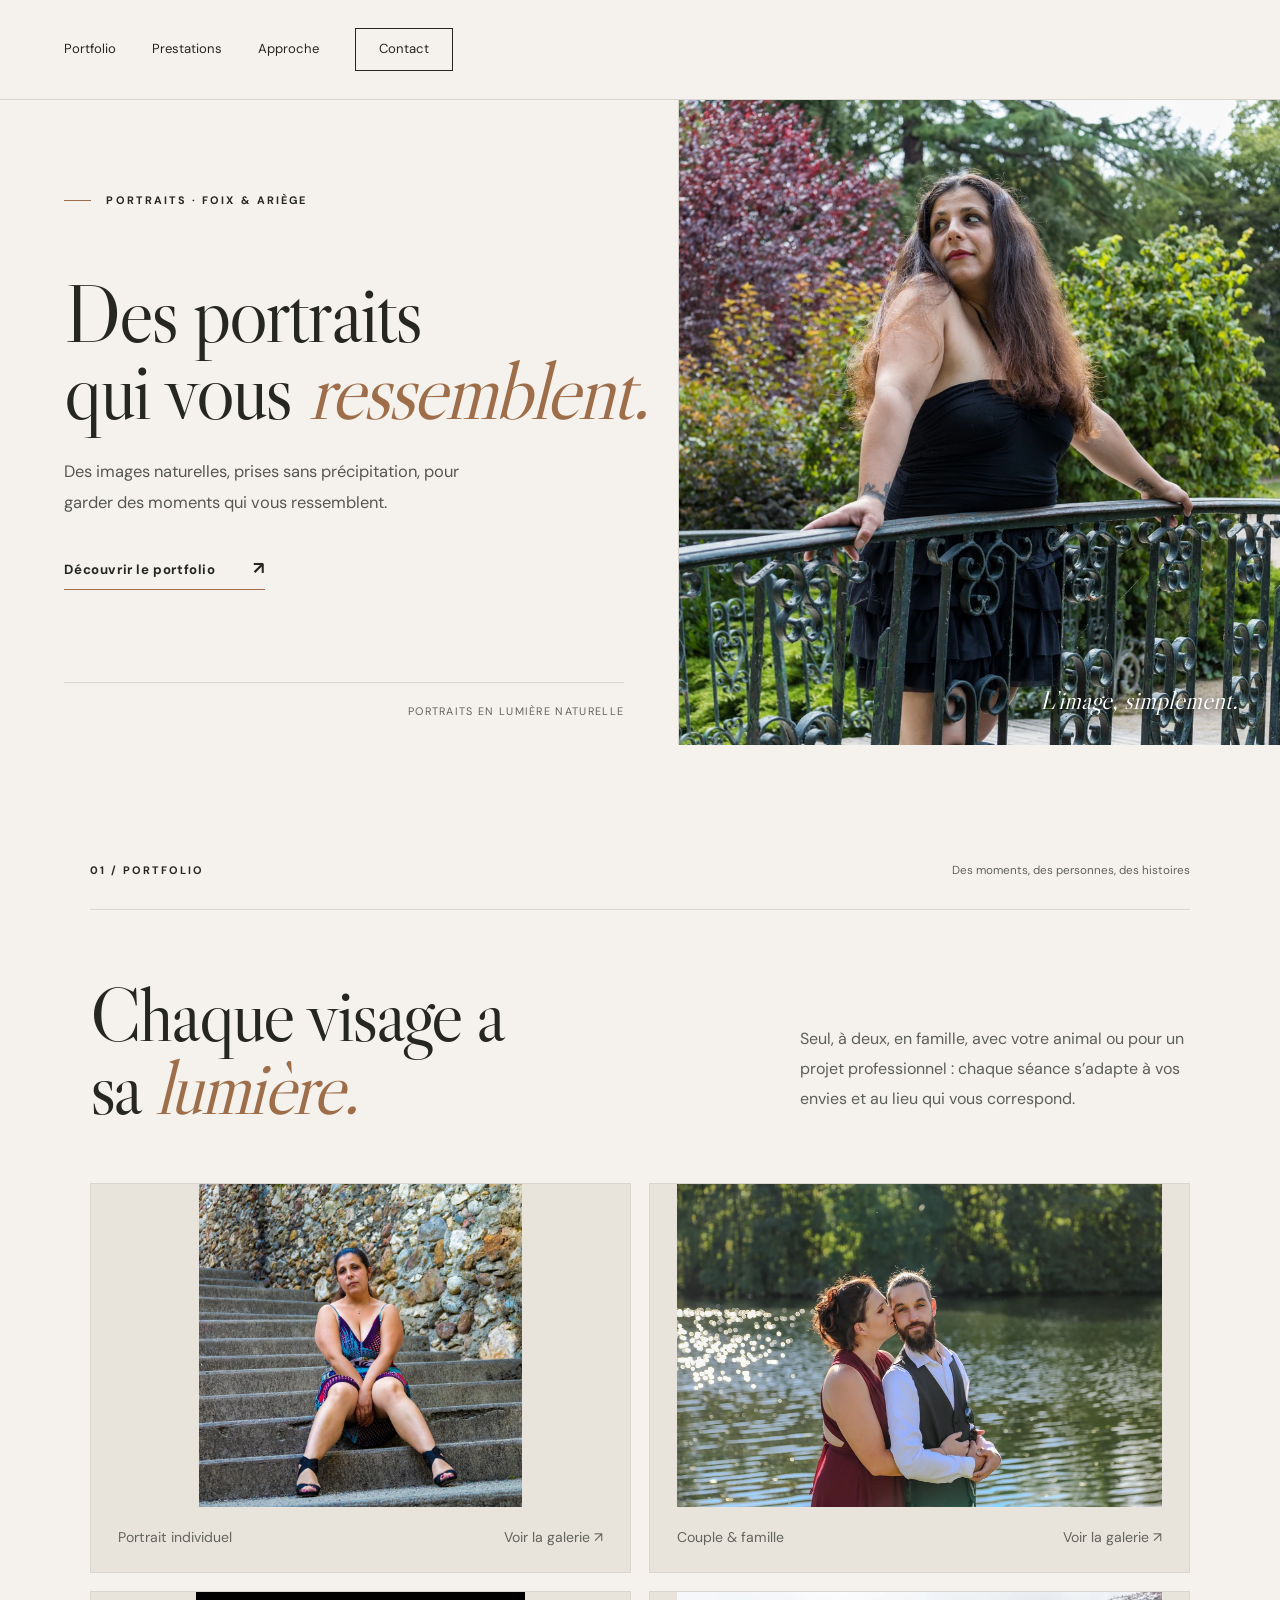
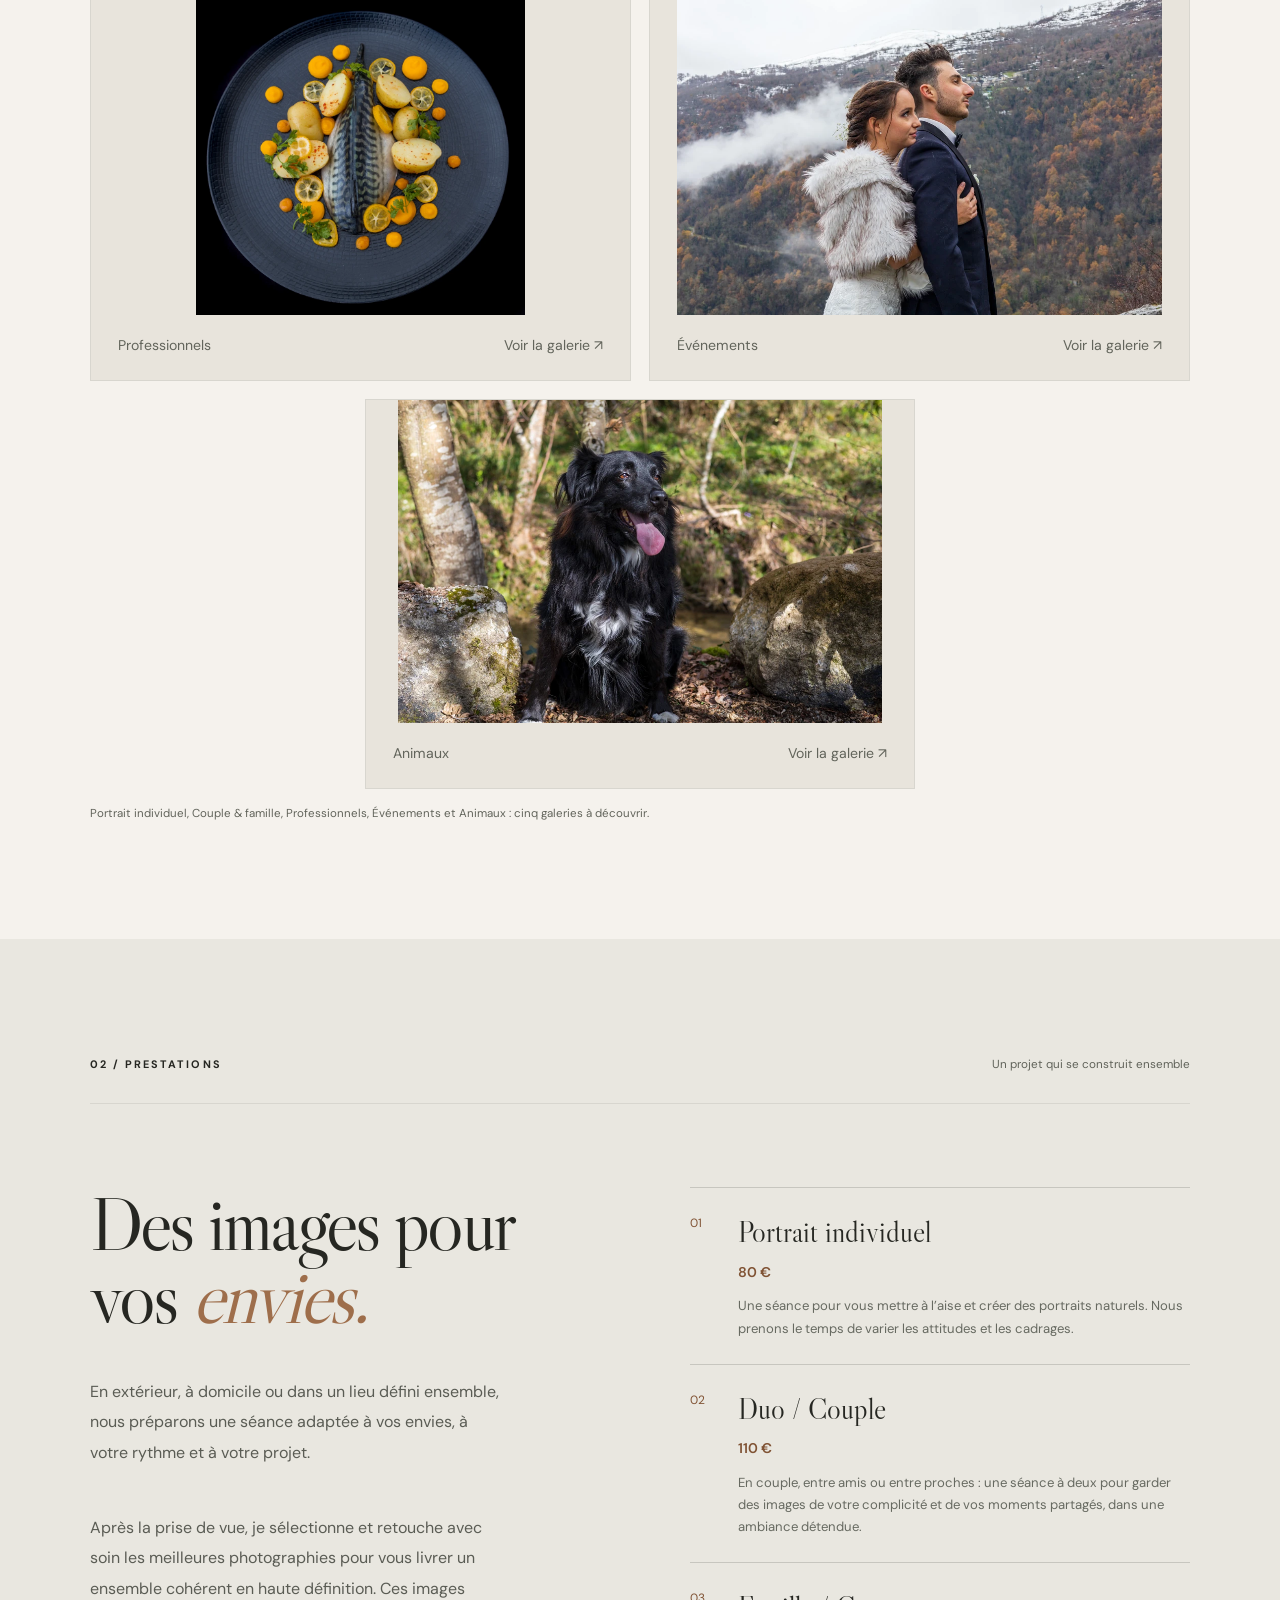
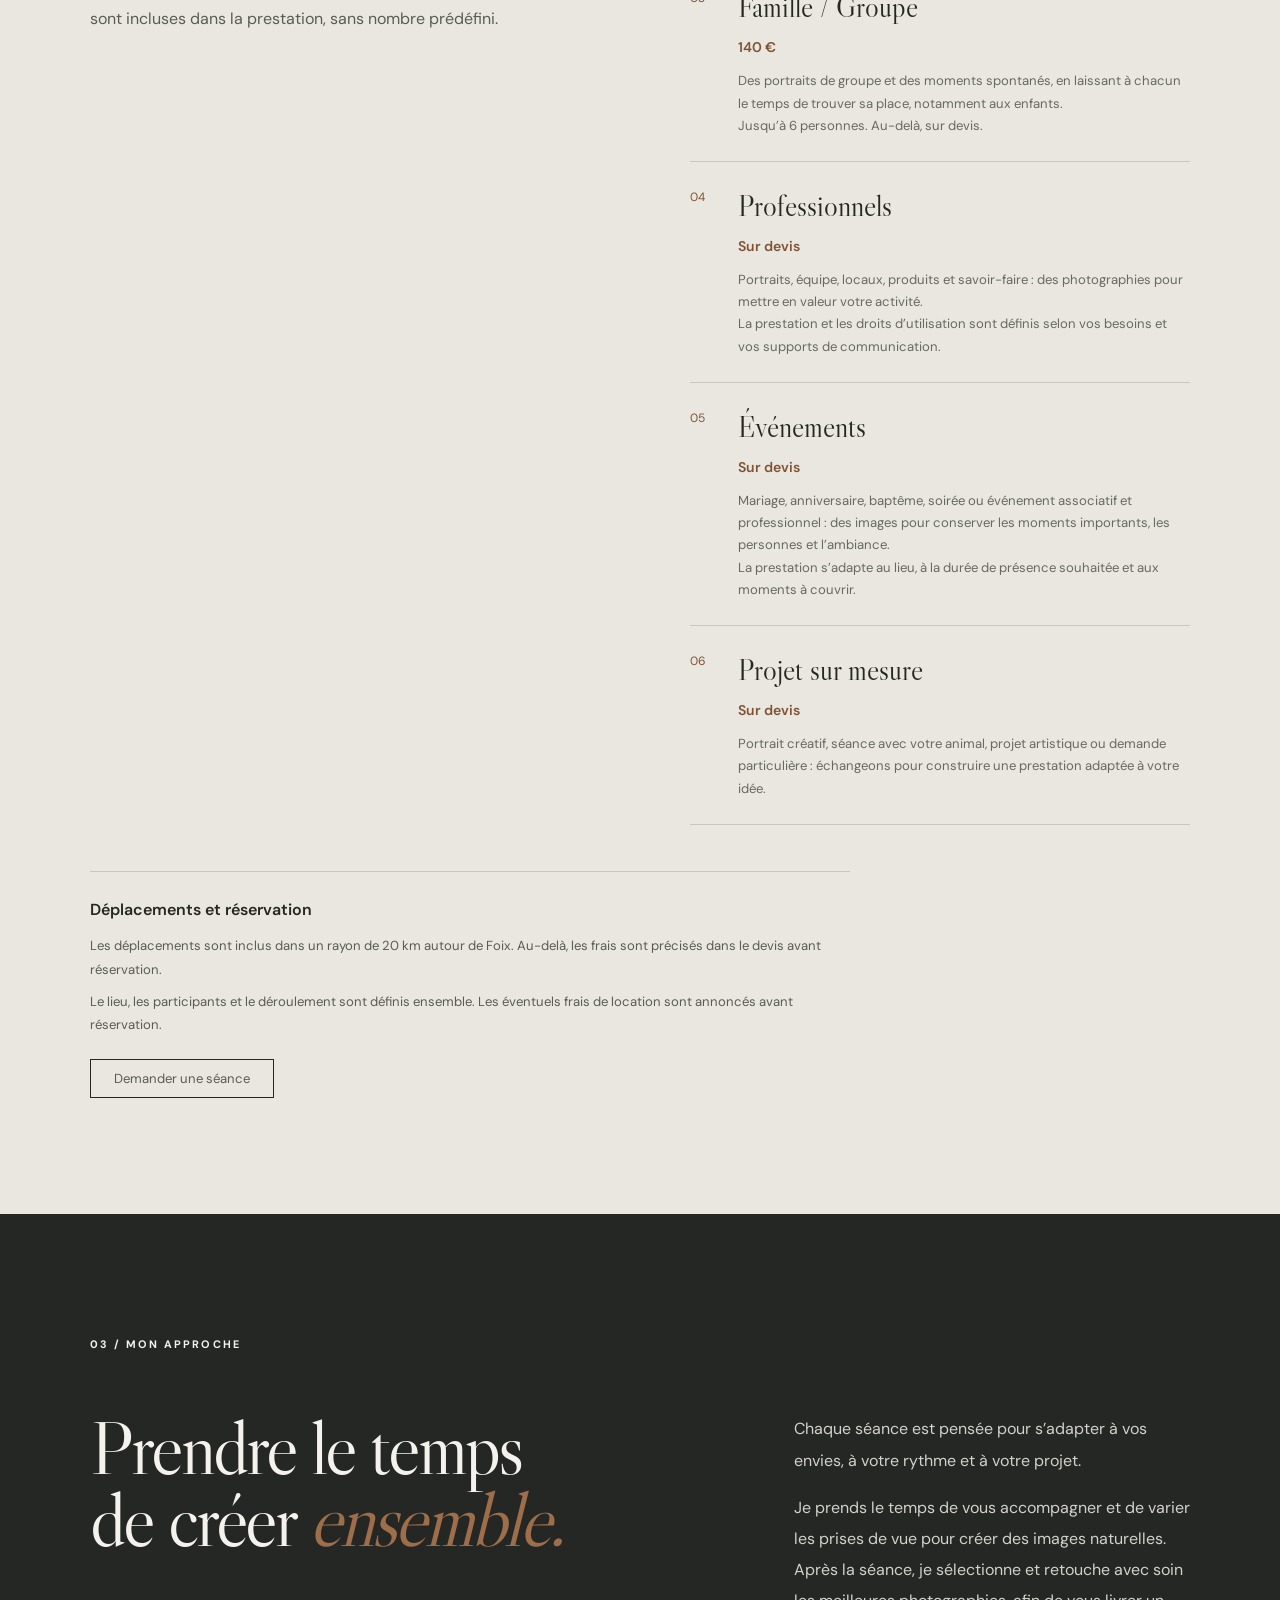
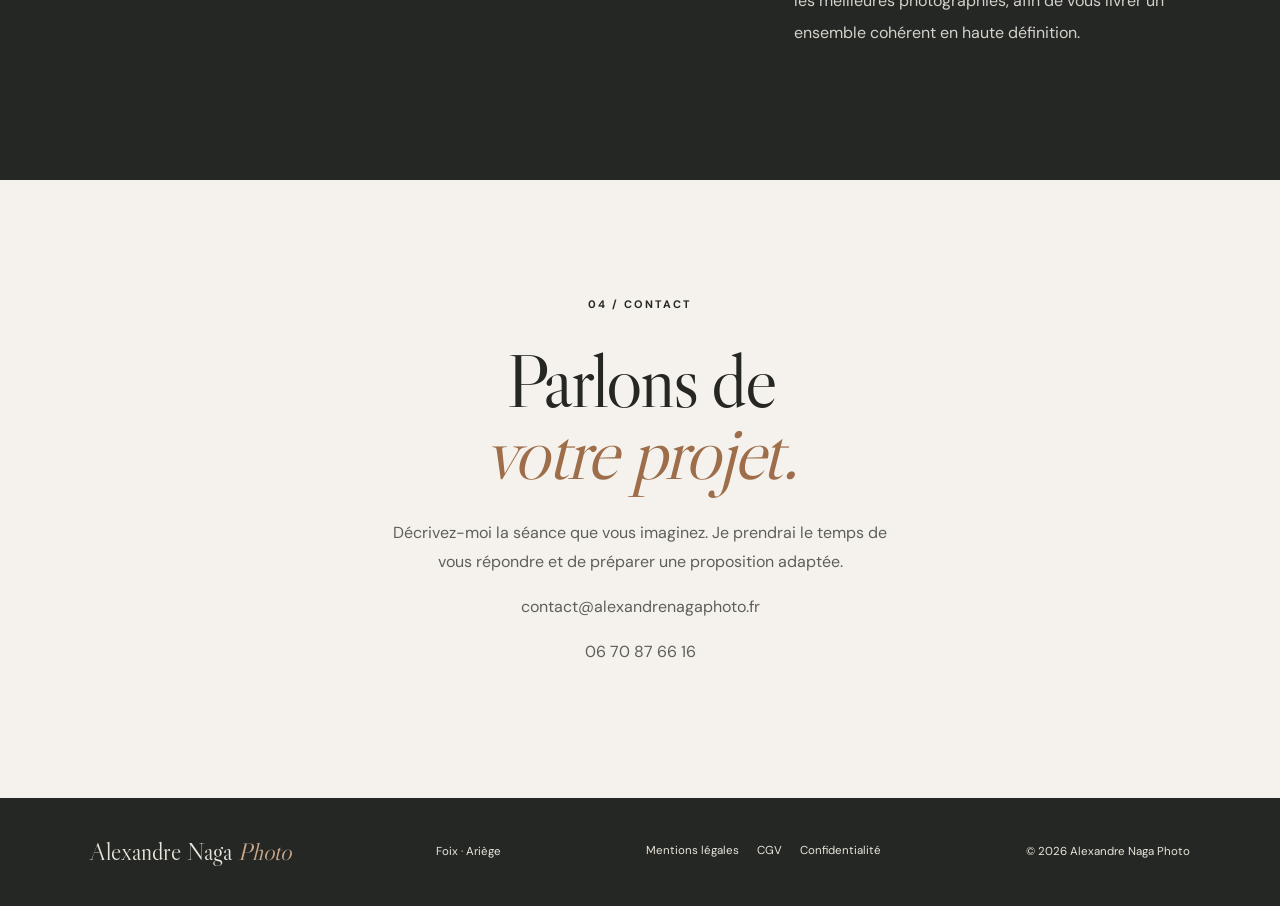
==== index.html @ 4dbdc3f0 "mis en commentaire l'encre" ====
<!doctype html>
<html lang="fr">
<head>
  <meta charset="utf-8">
  <meta name="viewport" content="width=device-width, initial-scale=1">
  <meta name="theme-color" content="#f5f2ed">
  <meta name="description" content="Alexandre Naga Photo, photographe à Foix en Ariège. Portraits individuels, couples, familles, professionnels et événements.">
  <title>Alexandre Naga Photo — Photographe à Foix en Ariège</title>
  <!-- Aperçu des liens partagés -->
  <meta property="og:type" content="website">
  <meta property="og:locale" content="fr_FR">
  <meta property="og:site_name" content="Alexandre Naga Photo">
  <meta property="og:title" content="Alexandre Naga Photo — Photographe à Foix en Ariège">
  <meta property="og:description" content="Alexandre Naga Photo, photographe à Foix en Ariège. Portraits individuels, couples, familles, professionnels et événements.">
  <meta property="og:url" content="https://alexandrenagaphoto.fr/preview/index.html">
  <meta property="og:image" content="https://alexandrenagaphoto.fr/preview/assets/portraits/IMG_2679.jpg">
  <meta property="og:image:type" content="image/jpeg">
  <meta property="og:image:width" content="2560">
  <meta property="og:image:height" content="2560">
  <meta property="og:image:alt" content="Portrait en extérieur près d’une rambarde, dans un jardin aux feuillages verts et rouges">
  <meta name="twitter:card" content="summary_large_image">
  <meta name="twitter:title" content="Alexandre Naga Photo — Photographe à Foix en Ariège">
  <meta name="twitter:description" content="Alexandre Naga Photo, photographe à Foix en Ariège. Portraits individuels, couples, familles, professionnels et événements.">
  <meta name="twitter:image" content="https://alexandrenagaphoto.fr/preview/assets/portraits/IMG_2679.jpg">
  <meta name="twitter:image:alt" content="Portrait en extérieur près d’une rambarde, dans un jardin aux feuillages verts et rouges">


  <link rel="icon" type="image/svg+xml" href="data:image/svg+xml,%3Csvg xmlns='http://www.w3.org/2000/svg' viewBox='0 0 64 64'%3E%3Crect width='64' height='64' fill='%23252623'/%3E%3Ctext x='32' y='44' font-family='Georgia' font-size='31' text-anchor='middle' fill='%23f4ede3'%3EAN%3C/text%3E%3C/svg%3E">



  <link rel="stylesheet" href="./styles.css">
</head>

<body>

  <header class="site-header" id="haut">

    <!-- <a href="#haut" class="brand" aria-label="Alexandre Naga Photo, retour en haut">
      <span>ALEXANDRE NAGA</span>
      <small>PHOTOGRAPHIE</small>
    </a> -->

    <button
      class="menu-toggle"
      aria-label="Ouvrir le menu"
      aria-controls="main-nav"
      aria-expanded="false"
    >
      <span></span>
      <span></span>
    </button>

    <nav id="main-nav" class="nav" aria-label="Navigation principale">
      <a href="#portfolio">Portfolio</a>
      <a href="#prestations">Prestations</a>
      <a href="#approche">Approche</a>
      <a class="nav-contact" href="#contact">Contact</a>
    </nav>

  </header>

  <main>

    <section class="hero" aria-labelledby="hero-title">

      <div class="hero-copy">

        <span class="eyebrow">
          <span class="short-rule"></span>
          Portraits · Foix & Ariège
        </span>

        <h1 id="hero-title">
          Des portraits<br>
          qui vous <em>ressemblent.</em>
        </h1>

        <p>
          Des images naturelles, prises sans précipitation, pour garder des moments qui vous ressemblent.
        </p>

        <a class="text-link" href="#portfolio">
          Découvrir le portfolio
          <span aria-hidden="true">↗</span>
        </a>

        <div class="hero-index">
          <span></span>
          <span>Portraits en lumière naturelle</span>
        </div>

      </div>

      <div class="hero-photo-wrap hero-selected">

        <img
          class="hero-photo"
          alt="Portrait en extérieur près d’une rambarde, dans un jardin aux feuillages verts et rouges"
          fetchpriority="high" src="./assets/web/portraits/IMG_2679-960.webp" srcset="./assets/web/portraits/IMG_2679-480.webp 480w, ./assets/web/portraits/IMG_2679-960.webp 960w, ./assets/web/portraits/IMG_2679-1440.webp 1440w, ./assets/web/portraits/IMG_2679-1920.webp 1920w" sizes="(max-width: 850px) 100vw, 47vw" width="2560" height="2560" decoding="async">

        <span class="photo-stamp">
          L’image, simplement.
        </span>

      </div>

    </section>

    <section
      class="intro section-pad"
      id="portfolio"
      aria-labelledby="portfolio-title"
    >

      <div class="section-top">
        <span class="eyebrow">01 / Portfolio</span>
        <span>Des moments, des personnes, des histoires</span>
      </div>

      <div class="intro-row">

        <h2 id="portfolio-title">
          Chaque visage a<br>
          sa <em>lumière.</em>
        </h2>

        <p>
          Seul, à deux, en famille, avec votre animal ou pour un projet professionnel : chaque séance s’adapte à vos envies et au lieu qui vous correspond.
        </p>

      </div>

      <div
        class="gallery gallery-four gallery-five"
        aria-label="Galeries du portfolio"
      >

        <a
          class="gallery-item gallery-main gallery-filled"
          href="./portrait-individuel.html"
        >
          <img
            alt="Portrait en extérieur, modèle assis sur des marches devant un mur en pierre"
            loading="lazy" src="./assets/web/portraits/IMG_1970-960.webp" srcset="./assets/web/portraits/IMG_1970-480.webp 480w, ./assets/web/portraits/IMG_1970-960.webp 960w, ./assets/web/portraits/IMG_1970-1440.webp 1440w" sizes="(max-width: 620px) 88vw, 43vw" width="2560" height="2560" decoding="async">
          <span class="gallery-caption">
            Portrait individuel
            <b>Voir la galerie ↗</b>
          </span>
        </a>

        <a
          class="gallery-item gallery-small gallery-filled"
          href="./couple-famille.html"
        >
          <img
            alt="Portrait de couple au bord d’un lac, avec un baiser sur la joue"
            loading="lazy" src="./assets/web/couple-famille/IMG_6565-960.webp" srcset="./assets/web/couple-famille/IMG_6565-480.webp 480w, ./assets/web/couple-famille/IMG_6565-960.webp 960w, ./assets/web/couple-famille/IMG_6565-1440.webp 1440w" sizes="(max-width: 620px) 88vw, 43vw" width="2560" height="1707" decoding="async">
          <span class="gallery-caption">
            Couple &amp; famille
            <b>Voir la galerie ↗</b>
          </span>
        </a>

        <a
          class="gallery-item gallery-small gallery-third gallery-filled"
          href="./professionnels.html"
        >
          <img
            alt="Filet de poisson, petites pommes de terre et garnitures jaunes dans une assiette sombre"
            loading="lazy" src="./assets/web/professionnels/IMG_4244-960.webp" srcset="./assets/web/professionnels/IMG_4244-480.webp 480w, ./assets/web/professionnels/IMG_4244-960.webp 960w, ./assets/web/professionnels/IMG_4244-1440.webp 1440w" sizes="(max-width: 620px) 88vw, 43vw" width="2560" height="2518" decoding="async">
          <span class="gallery-caption">
            Professionnels
            <b>Voir la galerie ↗</b>
          </span>
        </a>

        <a
          class="gallery-item gallery-filled"
          href="./evenements.html"
        >
          <img
            alt="Portrait des mariés dos à dos, devant des montagnes aux couleurs d’automne"
            loading="lazy" src="./assets/web/evenements/IMG_5642-960.webp" srcset="./assets/web/evenements/IMG_5642-480.webp 480w, ./assets/web/evenements/IMG_5642-960.webp 960w, ./assets/web/evenements/IMG_5642-1440.webp 1440w" sizes="(max-width: 620px) 88vw, 43vw" width="2560" height="1707" decoding="async">
          <span class="gallery-caption">
            Événements
            <b>Voir la galerie ↗</b>
          </span>
        </a>

        <a
          class="gallery-item gallery-filled"
          href="./animaux.html"
        >
          <img
            alt="Chien noir assis près d’un arbre en forêt, la langue sortie"
            loading="lazy" src="./assets/web/animaux/IMG_8423-960.webp" srcset="./assets/web/animaux/IMG_8423-480.webp 480w, ./assets/web/animaux/IMG_8423-960.webp 960w, ./assets/web/animaux/IMG_8423-1440.webp 1440w" sizes="(max-width: 620px) 88vw, 43vw" width="2560" height="1707" decoding="async">
          <span class="gallery-caption">
            Animaux
            <b>Voir la galerie ↗</b>
          </span>
        </a>

      </div>

      <p class="gallery-disclaimer">
        Portrait individuel, Couple &amp; famille, Professionnels, Événements et Animaux : cinq galeries à découvrir.
      </p>

    </section>

    <section
      class="services section-pad"
      id="prestations"
      aria-labelledby="services-title"
    >

      <div class="section-top">
        <span class="eyebrow">02 / Prestations</span>
        <span>Un projet qui se construit ensemble</span>
      </div>

      <div class="services-grid">

        <div class="services-heading">

          <h2 id="services-title">
            Des images pour<br>
            vos <em>envies.</em>
          </h2>

          <p>
            En extérieur, à domicile ou dans un lieu défini ensemble, nous préparons une séance adaptée à vos envies, à votre rythme et à votre projet.
          </p>

          <p>
            Après la prise de vue, je sélectionne et retouche avec soin les meilleures photographies pour vous livrer un ensemble cohérent en haute définition. Ces images sont incluses dans la prestation, sans nombre prédéfini.
          </p>

        </div>

        <div class="service-list">

          <div>
            <span>01</span>
            <h3>Portrait individuel</h3>
            <strong class="service-price">80 €</strong>
            <p>
              Une séance pour vous mettre à l’aise et créer des portraits naturels. Nous prenons le temps de varier les attitudes et les cadrages.
            </p>
          </div>

          <div>
            <span>02</span>
            <h3>Duo / Couple</h3>
            <strong class="service-price">110 €</strong>
            <p>
              En couple, entre amis ou entre proches : une séance à deux pour garder des images de votre complicité et de vos moments partagés, dans une ambiance détendue.
            </p>
          </div>

          <div>
            <span>03</span>
            <h3>Famille / Groupe</h3>
            <strong class="service-price">140 €</strong>
            <p>
              Des portraits de groupe et des moments spontanés, en laissant à chacun le temps de trouver sa place, notamment aux enfants.</p>
            <p>Jusqu’à 6 personnes. Au-delà, sur devis.
            </p>
          </div>

          <div>
            <span>04</span>
            <h3>Professionnels</h3>
            <strong class="service-price">Sur devis</strong>
            <p>
              Portraits, équipe, locaux, produits et savoir-faire : des photographies pour mettre en valeur votre activité.</p>
            <p>La prestation et les droits d’utilisation sont définis selon vos besoins et vos supports de communication.
            </p>
          </div>

          <div>
            <span>05</span>
            <h3>Événements</h3>
            <strong class="service-price">Sur devis</strong>
            <p>
              Mariage, anniversaire, baptême, soirée ou événement associatif et professionnel : des images pour conserver les moments importants, les personnes et l’ambiance.</p>
            <p>La prestation s’adapte au lieu, à la durée de présence souhaitée et aux moments à couvrir.
            </p>
          </div>

          <div>
            <span>06</span>
            <h3>Projet sur mesure</h3>
            <strong class="service-price">Sur devis</strong>
            <p>
              Portrait créatif, séance avec votre animal, projet artistique ou demande particulière : échangeons pour construire une prestation adaptée à votre idée.
            </p>
          </div>

        </div>

      </div>

      <div class="service-conditions">

        <h3>
          Déplacements et réservation
        </h3>

        <p>
          Les déplacements sont inclus dans un rayon de 20 km autour de Foix. Au-delà, les frais sont précisés dans le devis avant réservation.
        </p>

        <p>
          Le lieu, les participants et le déroulement sont définis ensemble. Les éventuels frais de location sont annoncés avant réservation.
        </p>

        <p style="margin-top: 30px">
          <a class="nav-contact" href="#contact">Demander une séance</a>
        </p>

      </div>

    </section>

    <section
      class="approach section-pad"
      id="approche"
      aria-labelledby="approach-title"
    >

      <div>

        <span class="eyebrow">
          03 / Mon approche
        </span>

        <h2 id="approach-title">
          Prendre le temps<br>
          de créer <em>ensemble.</em>
        </h2>

      </div>

      <div>

        <p>
          Chaque séance est pensée pour s’adapter à vos envies, à votre rythme et à votre projet.
        </p>

        <p>
          Je prends le temps de vous accompagner et de varier les prises de vue pour créer des images naturelles. Après la séance, je sélectionne et retouche avec soin les meilleures photographies, afin de vous livrer un ensemble cohérent en haute définition.
        </p>

      </div>

    </section>

    <section
      class="contact section-pad"
      id="contact"
      aria-labelledby="contact-title"
    >

      <span class="eyebrow">
        04 / Contact
      </span>

      <h2 id="contact-title">
        Parlons de<br>
        <em>votre projet.</em>
      </h2>

      <p>
        Décrivez-moi la séance que vous imaginez. Je prendrai le temps de vous répondre et de préparer une proposition adaptée.
      </p>

      <p class="contact-email">
        <a href="mailto:contact@alexandrenagaphoto.fr">
          contact@alexandrenagaphoto.fr
        </a>
      </p>

      <p class="contact-phone">
        <a href="tel:+33670876616">
          06 70 87 66 16
        </a>
      </p>

    </section>

  </main>

  <footer>
  <a href="./index.html#haut" class="footer-brand">Alexandre Naga <span>Photo</span></a>
  <span>Foix · Ariège</span>
  <nav class="footer-legal" aria-label="Informations légales">
    <a href="./mentions-legales.html">Mentions légales</a>
    <a href="./cgv.html">CGV</a>
    <a href="./politique-confidentialite.html">Confidentialité</a>
  </nav>
  <span>© 2026 Alexandre Naga Photo</span>
</footer>

  <script src="./script.js"></script>

</body>
</html>
---- styles.css ----
/* Polices hébergées localement */
@font-face{font-family:'DM Sans';font-style:normal;font-weight:400;font-display:swap;src:url('./assets/fonts/dm-sans-400.woff') format('woff')}
@font-face{font-family:'DM Sans';font-style:normal;font-weight:500;font-display:swap;src:url('./assets/fonts/dm-sans-500.woff') format('woff')}
@font-face{font-family:'DM Sans';font-style:normal;font-weight:600;font-display:swap;src:url('./assets/fonts/dm-sans-600.woff') format('woff')}
@font-face{font-family:'DM Sans';font-style:normal;font-weight:700;font-display:swap;src:url('./assets/fonts/dm-sans-700.woff') format('woff')}
@font-face{font-family:'Libre Caslon Display';font-style:normal;font-weight:400;font-display:swap;src:url('./assets/fonts/libre-caslon-display-400.woff') format('woff')}
:root{--cream:#f5f2ed;--ink:#262722;--muted:#62645b;--line:#d8d6cf;--rust:#9e6e4b;--dark:#252724}*{box-sizing:border-box}html{scroll-behavior:smooth}body{margin:0;background:var(--cream);color:var(--ink);font:16px/1.58 'DM Sans',Arial,sans-serif}body.locked{overflow:hidden}button,a{font:inherit}a{color:inherit;text-decoration:none}button{cursor:pointer}h1,h2,h3,p{margin-top:0}h1,h2{font-family:'Libre Caslon Display',Georgia,serif;font-weight:400;line-height:.94;letter-spacing:-.035em}em{font-weight:400}img{display:block;width:100%}.preview-note{background:#32352e;color:#f6f2eb;text-align:center;padding:7px 18px;font-size:.75rem;letter-spacing:.035em}.site-header{height:100px;padding:0 5%;display:flex;align-items:center;justify-content:space-between;border-bottom:1px solid var(--line);position:relative;z-index:8;background:var(--cream)}.brand{display:flex;flex-direction:column;line-height:1.1;letter-spacing:.15em;font-size:1.08rem;font-weight:600}.brand small{font-size:.55rem;letter-spacing:.36em;margin-top:7px;font-weight:500}.nav{display:flex;align-items:center;gap:36px;font-size:.82rem}.nav a:hover,.text-link:hover{color:var(--rust)}.nav-contact{border:1px solid var(--ink);padding:10px 23px}.nav-contact:hover{background:var(--ink);color:white!important}.menu-toggle{display:none}.hero{min-height:645px;display:grid;grid-template-columns:53% 47%;overflow:hidden}.hero-copy{padding:92px 8% 25px 9.5%;display:flex;flex-direction:column;align-items:flex-start}.eyebrow{text-transform:uppercase;letter-spacing:.19em;font-size:.68rem;font-weight:700;display:inline-flex;align-items:center;gap:15px}.short-rule{width:27px;height:1px;background:var(--rust)}.hero h1{font-size:clamp(4rem,6.4vw,7.5rem);margin:66px 0 28px;max-width:760px;white-space:nowrap}.hero em,h2 em{font-style:italic;color:var(--rust)}.hero-copy>p{max-width:440px;font-size:1.03rem;color:#56584f;line-height:1.85;margin-bottom:37px}.text-link{border-bottom:1px solid var(--rust);padding-bottom:6px;font-size:.83rem;font-weight:700;letter-spacing:.045em}.text-link span{padding-left:34px;font-size:1.1rem}.hero-index{display:flex;justify-content:space-between;gap:25px;width:100%;border-top:1px solid var(--line);padding-top:20px;color:var(--muted);font-size:.68rem;text-transform:uppercase;letter-spacing:.12em;margin-top:auto}.hero-photo-wrap{position:relative;min-height:645px;overflow:hidden;background:#777568}.hero-photo{height:100%;object-fit:cover;object-position:50% 39%;position:absolute}.photo-stamp{position:absolute;right:7%;bottom:25px;color:#fff;font-family:'Libre Caslon Display',Georgia,serif;font-size:1.6rem;font-style:italic;text-shadow:0 1px 9px #0008}.section-pad{padding:116px 7%}.section-top{display:flex;justify-content:space-between;align-items:center;color:var(--muted);font-size:.73rem;padding-bottom:30px;border-bottom:1px solid var(--line)}.section-top .eyebrow{color:var(--ink)}.intro-row{display:flex;align-items:end;justify-content:space-between;gap:35px;margin:68px 0 60px}.intro h2,.services h2,.approach h2,.contact h2{font-size:clamp(3.8rem,6vw,7rem);margin:0}.intro-row p{max-width:390px;font-size:1rem;line-height:1.9;color:#5c5f55;margin:0 0 8px}.gallery{display:grid;grid-template-columns:1.24fr .76fr;grid-template-rows:320px 320px;gap:18px}.gallery-item{position:relative;overflow:hidden;background:#e8e4dc;border:1px solid var(--line);min-width:0}.gallery-main{grid-row:span 2}.gallery-caption{position:absolute;bottom:24px;left:27px;right:27px;color:var(--muted);display:flex;justify-content:space-between;font-size:.88rem;gap:12px}.gallery-caption b{font-weight:400}.photo-placeholder{width:100%;height:100%;min-height:inherit;display:flex;flex-direction:column;align-items:center;justify-content:center;text-align:center;padding:60px 24px;gap:10px;color:var(--muted);position:relative}.photo-placeholder:before{content:'';position:absolute;inset:20px;border:1px solid #b9b2a54d;pointer-events:none}.photo-placeholder strong{font-weight:500;font-size:.9rem;letter-spacing:.02em}.photo-placeholder small{font-size:.72rem;color:var(--rust)}.placeholder-mark{width:38px;height:48px;border:1px solid #a89c8d;margin-bottom:14px;position:relative}.placeholder-mark:after{content:'';position:absolute;inset:5px;border:1px solid #a89c8d66}.hero-photo-wrap{background:#e8e4dc;border-left:1px solid var(--line)}.photo-stamp{color:var(--rust);text-shadow:none}.gallery-disclaimer{color:var(--muted);font-size:.72rem;margin:16px 0 0}.services{background:#e9e7e0}.services-grid{display:grid;grid-template-columns:1fr 1fr;gap:9%;padding-top:83px}.services-heading p{max-width:410px;line-height:1.9;color:#5a5c54;margin-top:45px}.service-list>div{position:relative;padding:22px 0 24px 48px;border-top:1px solid #c7c6bf}.service-list>div:last-child{border-bottom:1px solid #c7c6bf}.service-list span{position:absolute;left:0;top:26px;color:var(--rust);font-size:.75rem}.service-list h3{font-family:'Libre Caslon Display',Georgia,serif;font-size:1.8rem;font-weight:400;margin-bottom:4px}.service-list p{color:#676a61;font-size:.82rem;line-height:1.7;margin:0}.approach{background:var(--dark);color:#f5f2ed;display:grid;grid-template-columns:1.2fr .8fr;gap:10%;min-height:475px}.approach h2{margin-top:55px}.approach>div+div{padding-top:83px}.approach p{color:#d3d2ca;line-height:1.95;max-width:460px}.contact{text-align:center;min-height:475px;display:flex;align-items:center;flex-direction:column;justify-content:center}.contact h2{margin:31px 0}.contact>p{max-width:530px;color:#5e6057;line-height:1.8}.contact-pending{font-size:.75rem;border:1px solid var(--line);padding:12px 18px;margin-top:16px}footer{background:var(--dark);color:#e8e6dc;padding:35px 7%;display:flex;align-items:center;justify-content:space-between;gap:25px;font-size:.72rem}footer .footer-brand{font-family:'Libre Caslon Display',Georgia,serif;font-size:1.5rem}footer .footer-brand span{font-style:italic;color:#caa98b}.nav a:focus-visible,.menu-toggle:focus-visible{outline:3px solid var(--rust);outline-offset:3px}
@media(max-width:850px){.site-header{height:74px;padding:0 5%}.menu-toggle{display:flex;width:44px;height:44px;border:0;background:transparent;flex-direction:column;justify-content:center;gap:6px;align-items:center}.menu-toggle span{width:23px;height:1px;background:var(--ink)}.nav{display:none;position:absolute;top:74px;left:0;right:0;padding:27px 6%;background:var(--cream);border-bottom:1px solid var(--line);flex-direction:column;align-items:stretch;gap:22px}.nav.open{display:flex}.nav-contact{width:max-content}.hero{grid-template-columns:1fr}.hero-copy{padding:70px 6% 30px;min-height:510px}.hero h1{font-size:clamp(3.8rem,10vw,6rem);white-space:normal;margin:58px 0 24px}.hero-index{margin-top:50px}.hero-photo-wrap{min-height:570px}.section-pad{padding:82px 6%}.intro-row{margin:55px 0 40px;align-items:start}.intro h2,.services h2,.approach h2,.contact h2{font-size:clamp(3.5rem,8vw,5.5rem)}.services-grid{gap:5%}.approach{gap:5%}}
@media(max-width:620px){.preview-note{font-size:.66rem;padding:7px 14px}.brand{font-size:.85rem}.brand small{font-size:.48rem}.hero-copy{min-height:475px;padding-top:58px}.hero h1{font-size:clamp(3.7rem,13vw,5.6rem);margin:48px 0 24px}.hero-copy>p{font-size:.95rem}.hero-photo-wrap{min-height:550px;max-height:650px}.hero-photo{object-position:center 42%}.hero-index{font-size:.57rem;gap:10px}.section-pad{padding:72px 6%}.section-top>span:last-child{display:none}.intro-row{display:block}.intro-row p{margin-top:30px}.intro h2,.services h2,.approach h2,.contact h2{font-size:clamp(3.5rem,12vw,5rem)}.gallery{grid-template-columns:1fr 1fr;grid-template-rows:430px 210px;gap:9px}.gallery-main{grid-column:span 2;grid-row:span 1}.gallery-small img{object-position:center}.gallery-caption{bottom:14px;left:14px;right:14px;font-size:.68rem}.gallery-small .photo-placeholder{padding:30px 12px 52px;gap:6px}.gallery-small .photo-placeholder strong{font-size:.76rem}.gallery-small .placeholder-mark{width:24px;height:30px;margin-bottom:5px}.gallery-small .photo-placeholder:before{inset:9px}.services-grid{display:block;padding-top:55px}.services-heading p{margin:28px 0 50px}.service-list h3{font-size:1.55rem}.approach{display:block}.approach>div+div{padding-top:34px}.contact{min-height:430px}.contact-pending{font-size:.7rem}footer{align-items:start;flex-direction:column;gap:10px}.photo-stamp{font-size:1.35rem}}
@media(prefers-reduced-motion:reduce){html{scroll-behavior:auto}.gallery-item img{transition:none}}

.service-price{display:block;font-size:.88rem;font-weight:600;color:var(--rust);margin:5px 0 12px}.service-conditions{border-top:1px solid #c7c6bf;margin-top:46px;padding-top:25px;max-width:760px}.service-conditions h3{font-size:1rem;font-weight:600;margin-bottom:12px}.service-conditions p{font-size:.82rem;line-height:1.8;color:#5a5c54;margin-bottom:8px}

/* Galerie portrait : images entières, sans recadrage. */
.gallery-filled{display:flex;align-items:center;padding-bottom:65px;background:#e8e4dc}.gallery-filled img{height:auto;object-fit:contain}.gallery-filled:hover .gallery-caption{color:var(--rust)}a:focus-visible,button:focus-visible{outline:3px solid var(--rust);outline-offset:5px}.portrait-intro{max-width:720px;margin:70px 0 64px}.portrait-intro h1{font-size:clamp(4rem,8vw,8rem);margin:28px 0}.portrait-intro h1 em{color:var(--rust)}.portrait-intro p{max-width:490px;color:var(--muted)}.portrait-grid{display:grid;grid-template-columns:repeat(2,minmax(0,1fr));gap:32px;align-items:start}.portrait-frame{margin:0}.portrait-open{display:block;width:100%;border:0;padding:0;background:transparent;cursor:zoom-in}.portrait-open img{height:auto}.portrait-frame:first-child{grid-column:1 / -1;width:82%;justify-self:center;margin-bottom:24px}.portrait-outro{text-align:center;margin-top:80px}.portrait-outro p{font-family:'Libre Caslon Display',Georgia,serif;font-size:2.8rem;margin-bottom:20px}.photo-dialog{background:var(--dark);color:var(--cream);border:0;padding:64px 20px 70px;width:96vw;max-width:1500px;height:94dvh;max-height:96dvh;overflow:hidden}.photo-dialog::backdrop{background:#000d}.photo-large{width:100%;height:100%;object-fit:contain}.photo-close{position:absolute;top:12px;right:16px;background:transparent;border:1px solid #777;color:inherit;padding:8px 16px}.photo-controls{position:absolute;bottom:12px;left:0;right:0;display:flex;justify-content:center;align-items:center;gap:30px}.photo-controls button{width:44px;height:44px;background:transparent;color:inherit;border:1px solid #777}.photo-counter{font-size:.8rem;min-width:42px;text-align:center}@media(max-width:620px){.portrait-intro{margin:48px 0 38px}.portrait-grid{grid-template-columns:1fr;gap:24px}.portrait-frame:first-child{width:100%;grid-column:auto;margin-bottom:0}.portrait-page{padding-top:40px}.photo-dialog{width:100vw;max-width:100vw;padding-left:8px;padding-right:8px}.gallery-filled{padding-bottom:55px}}

.gallery-small.gallery-filled img{max-height:100%;width:100%;object-fit:contain}.family-grid .portrait-frame:first-child{width:100%;grid-column:auto;margin-bottom:0}

.gallery-four{grid-template-columns:repeat(2,minmax(0,1fr));grid-template-rows:none;grid-auto-rows:390px}.gallery-four .gallery-main{grid-row:auto;grid-column:auto}.gallery-four .gallery-filled img{max-height:100%;object-fit:contain}.event-nav{display:flex;gap:30px;margin-bottom:56px}.event-series{scroll-margin-top:24px;margin-bottom:88px}.event-series h2{font-size:clamp(3rem,5vw,5rem);margin-bottom:35px}.event-series .portrait-frame:last-child:nth-child(odd){grid-column:1 / -1;width:70%;justify-self:center}@media(max-width:620px){.gallery-four{grid-template-columns:1fr;grid-auto-rows:auto;gap:20px}.gallery-four .gallery-filled{min-height:240px}.gallery-four .gallery-caption{font-size:.8rem}.event-series .portrait-frame:last-child:nth-child(odd){width:100%;grid-column:auto}.event-series{margin-bottom:60px}}

.hero-selected .hero-photo{object-position:64% center}.hero-selected .photo-stamp{color:#fff;text-shadow:0 2px 8px #000c}@media(max-width:850px){.hero-selected{min-height:0;max-height:none;aspect-ratio:3 / 2}.hero-selected .hero-photo{position:relative;height:auto;object-fit:contain}.hero-selected .photo-stamp{bottom:18px}}

/* Carte Animaux — 5e galerie du portfolio */
.gallery-five .gallery-item:last-child{grid-column:1 / -1;width:50%;justify-self:center}
@media(max-width:620px){.gallery-five .gallery-item:last-child{grid-column:auto;width:100%}}


/* Pages légales */
.footer-legal{display:flex;align-items:center;gap:18px}
.footer-legal a{border-bottom:1px solid transparent;padding-bottom:2px}
.footer-legal a:hover{color:#caa98b;border-bottom-color:#caa98b}
.legal-page{max-width:980px;margin:0 auto}
.legal-header{margin:25px 0 62px}
.legal-header h1{font-size:clamp(3.7rem,7vw,7rem);margin:28px 0 18px}
.legal-header h1 em{color:var(--rust)}
.legal-header p{max-width:670px;color:var(--muted);line-height:1.8}
.legal-content{display:grid;gap:42px}
.legal-section{border-top:1px solid var(--line);padding-top:28px}
.legal-section h2{font-family:'Libre Caslon Display',Georgia,serif;font-size:2.2rem;line-height:1.1;margin-bottom:18px}
.legal-section h3{font-size:1rem;margin:24px 0 8px}
.legal-section p,.legal-section li{color:#55584f;line-height:1.85}
.legal-section ul{padding-left:22px}
.legal-section a{color:var(--rust);text-decoration:underline;text-underline-offset:3px}
.legal-back{display:inline-block;margin-bottom:25px}
.legal-note{border-left:2px solid var(--rust);padding:14px 18px;background:#ece8e0;color:#55584f}
@media(max-width:850px){footer{flex-wrap:wrap}.footer-legal{order:4;width:100%;padding-top:5px}}
@media(max-width:620px){.footer-legal{flex-direction:column;align-items:flex-start;gap:8px}.legal-header{margin:12px 0 42px}.legal-content{gap:34px}.legal-section h2{font-size:1.9rem}}


.legal-identity{max-width:980px;margin:0 auto 52px;padding:24px 28px;border:1px solid var(--line)}
.legal-identity p{margin:0;line-height:1.8;color:#5a5c54}
.legal-identity a{text-decoration:underline;text-underline-offset:3px;color:var(--rust)}
.legal-update{font-size:.78rem;margin-top:14px}

/* Accueil mobile : respecter les proportions réelles de la photographie. */
@media(max-width:850px){.hero-selected{aspect-ratio:auto}.hero-selected .hero-photo{height:auto}}

/* Lisibilité : textes secondaires et petits textes bruns sur fond clair. */
.service-price,.service-list>div>span,.legal-section a,.legal-identity a,.photo-placeholder small{color:#805334}

/* Galeries : une introduction plus compacte pour accéder rapidement aux photos. */
.portrait-page{padding-top:56px}
.portrait-page .portrait-intro{margin:40px 0 40px}
.portrait-page .portrait-intro h1{font-size:clamp(3.2rem,6vw,6rem);margin:22px 0}
.portrait-page .event-nav{margin-bottom:36px}
@media(max-width:620px){
  .portrait-page{padding-top:32px}
  .portrait-page .portrait-intro{margin:28px 0 30px}
  .portrait-page .portrait-intro h1{font-size:clamp(3rem,11vw,4rem);margin:20px 0}
  .portrait-page .event-nav{margin-bottom:30px}
}
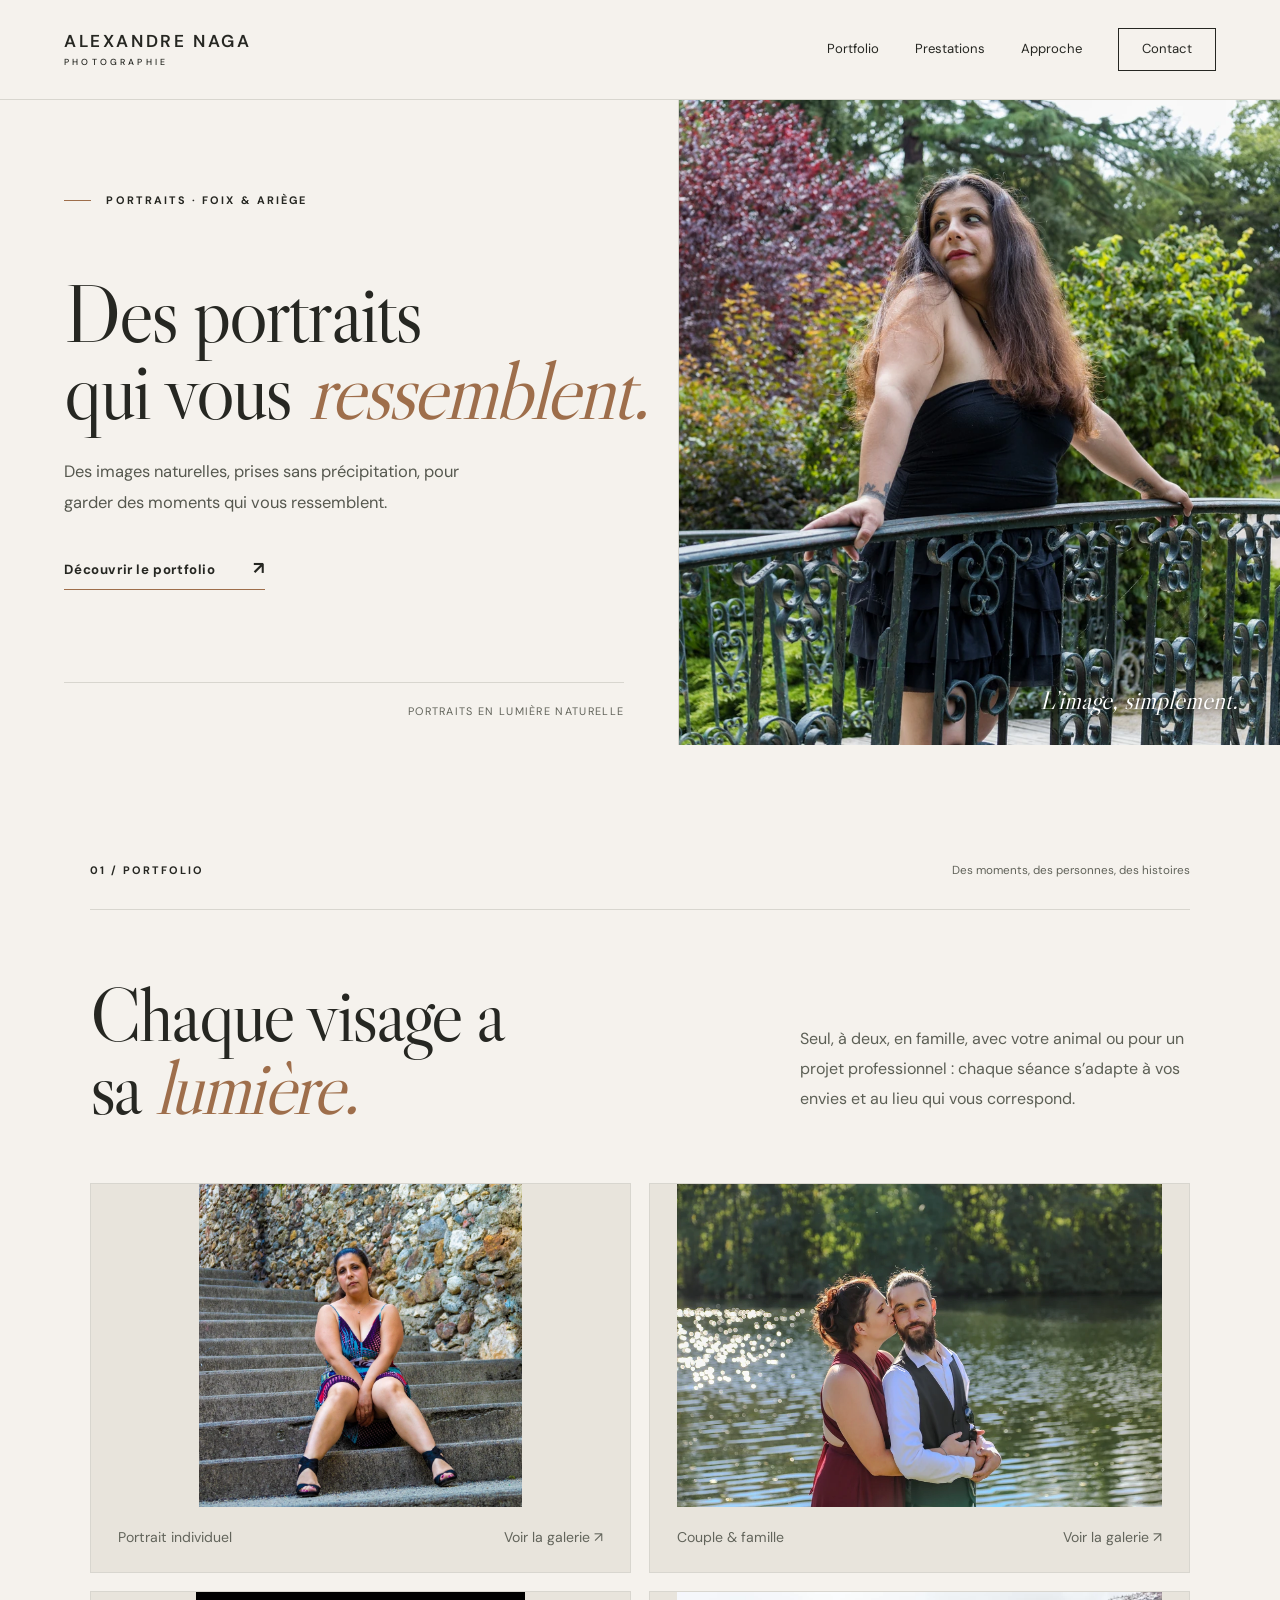
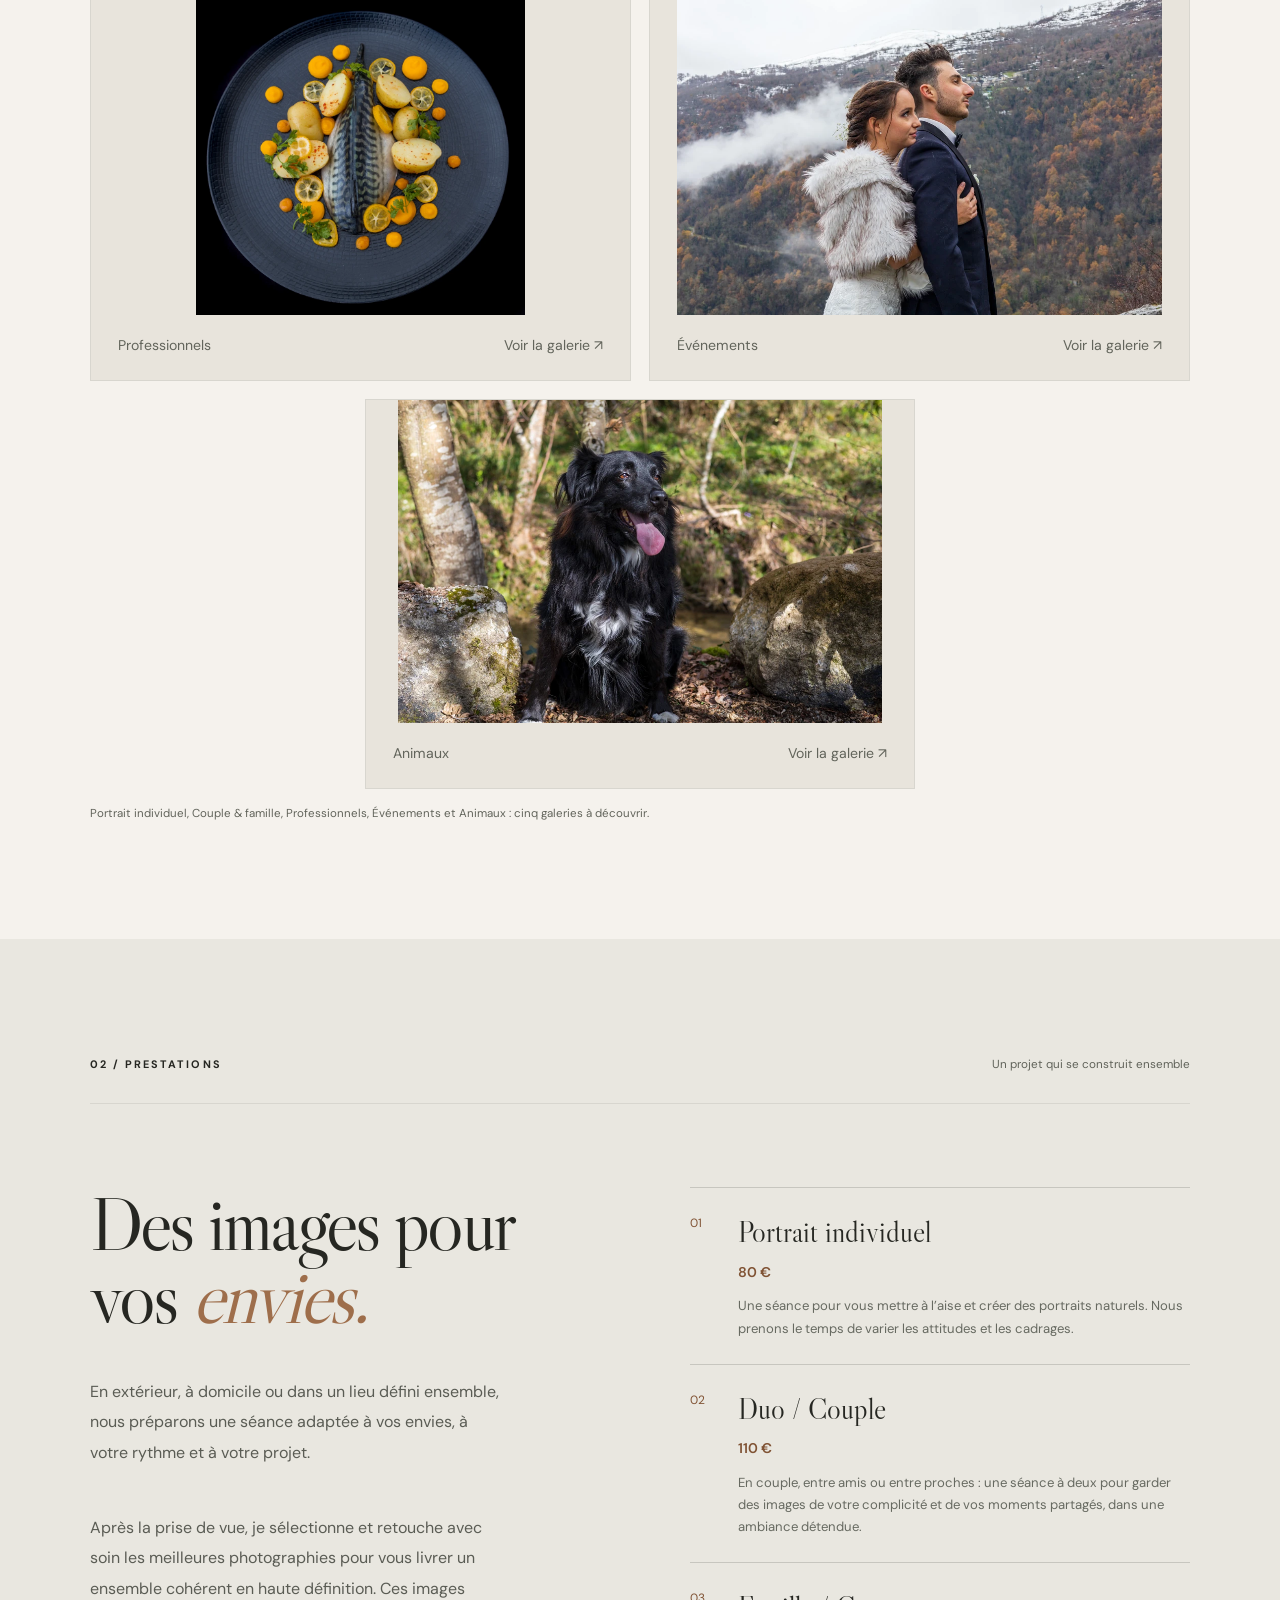
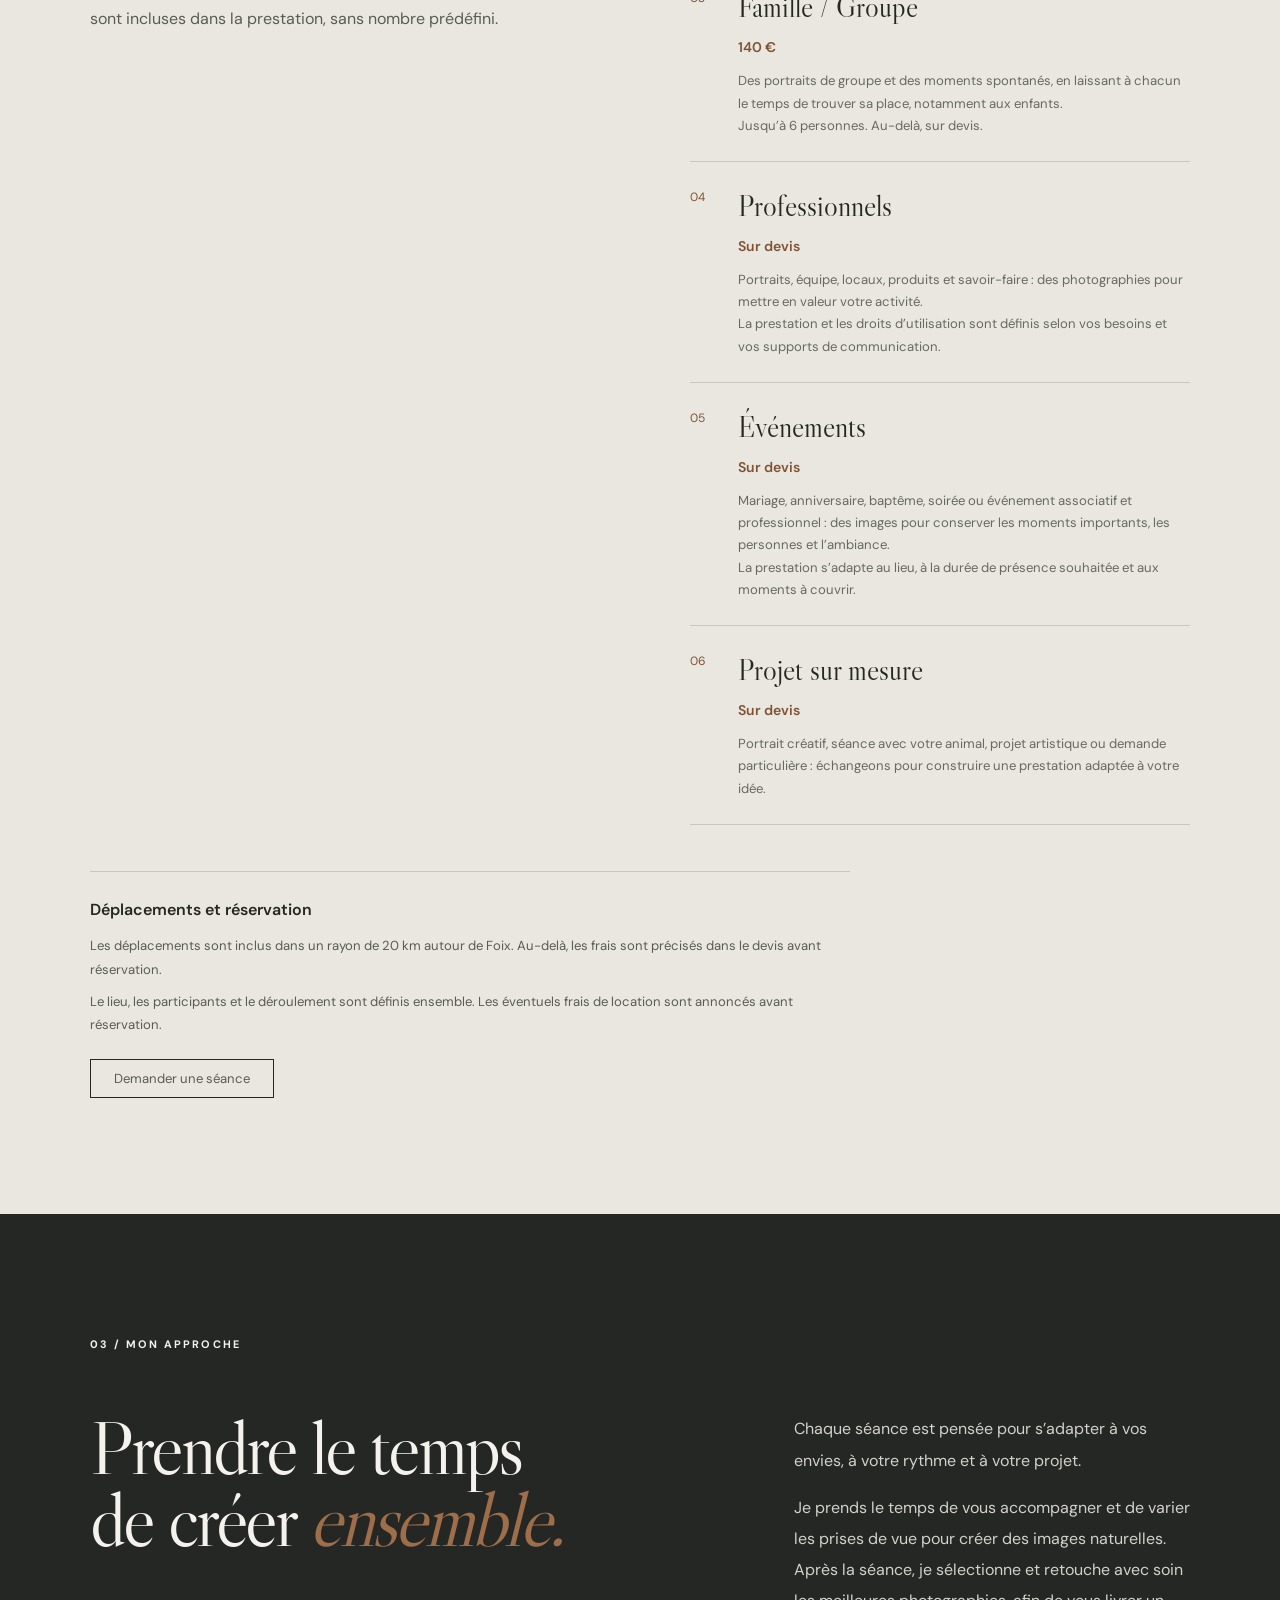
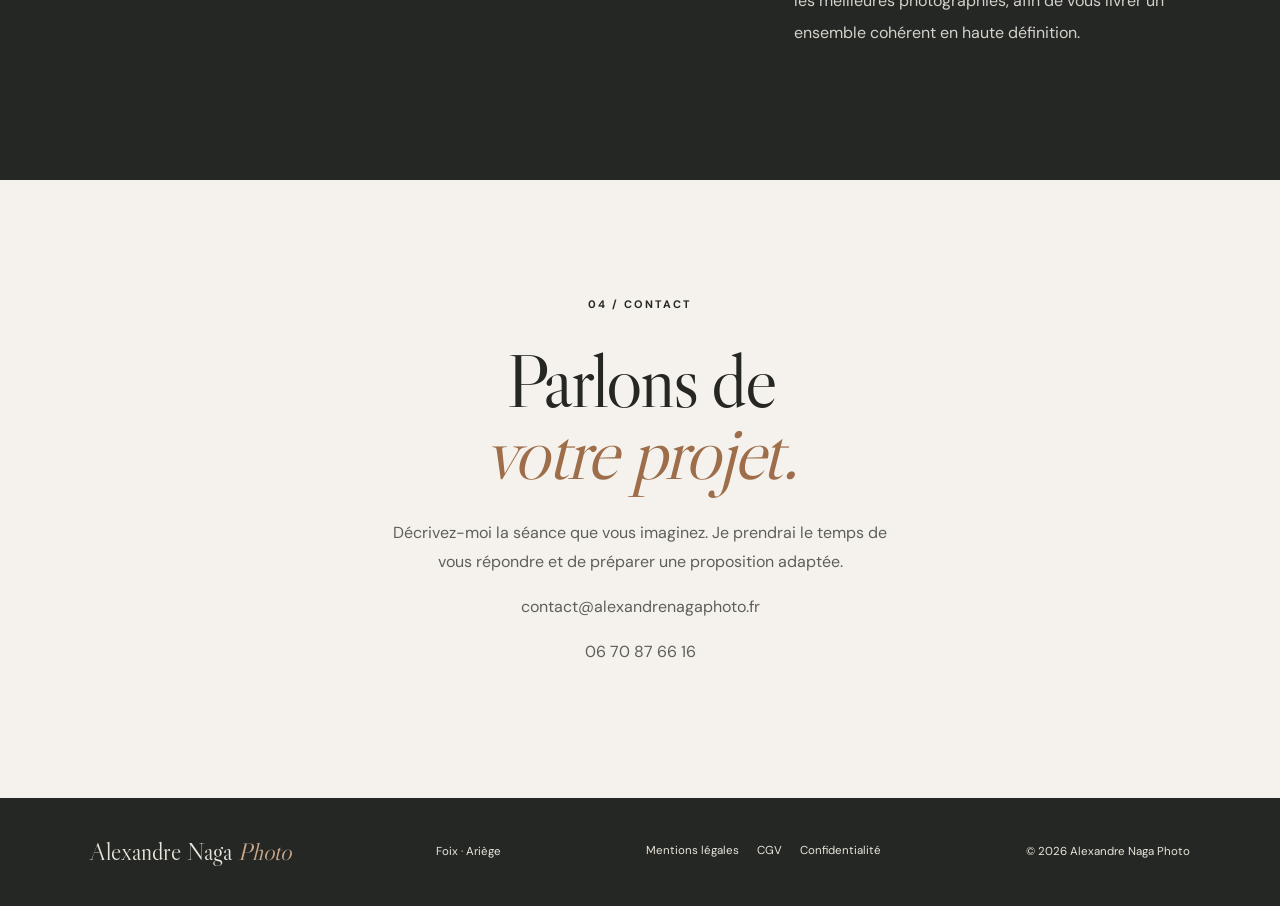
==== commit 738d0d80: "page haut" ====
--- a/index.html
+++ b/index.html
@@ -36,10 +36,10 @@
 
   <header class="site-header" id="haut">
 
-    <!-- <a href="#haut" class="brand" aria-label="Alexandre Naga Photo, retour en haut">
+    <a href="#haut" class="brand" aria-label="Alexandre Naga Photo, retour en haut">
       <span>ALEXANDRE NAGA</span>
       <small>PHOTOGRAPHIE</small>
-    </a> -->
+    </a>
 
     <button
       class="menu-toggle"
@@ -393,7 +393,7 @@
   </main>
 
   <footer>
-  <a href="./index.html#haut" class="footer-brand">Alexandre Naga <span>Photo</span></a>
+  <a href="./index.html" class="footer-brand">Alexandre Naga <span>Photo</span></a>
   <span>Foix · Ariège</span>
   <nav class="footer-legal" aria-label="Informations légales">
     <a href="./mentions-legales.html">Mentions légales</a>
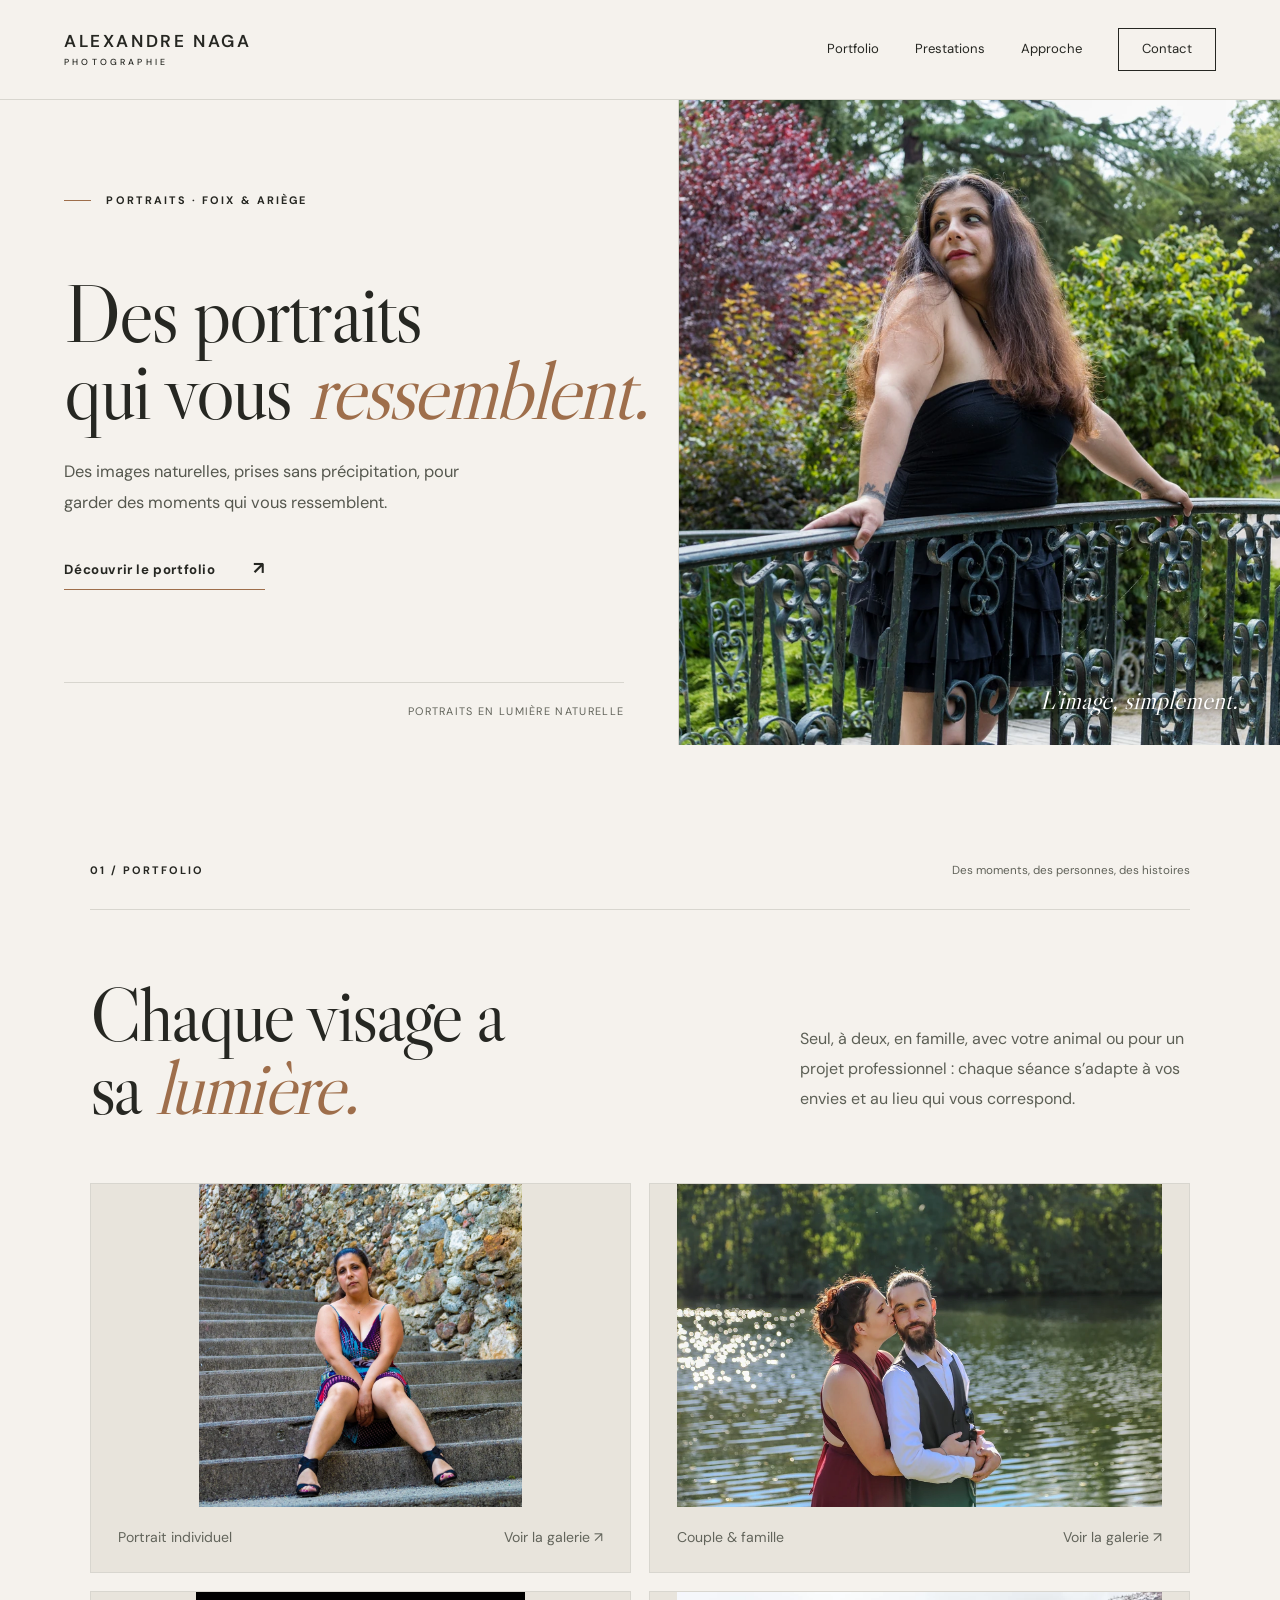
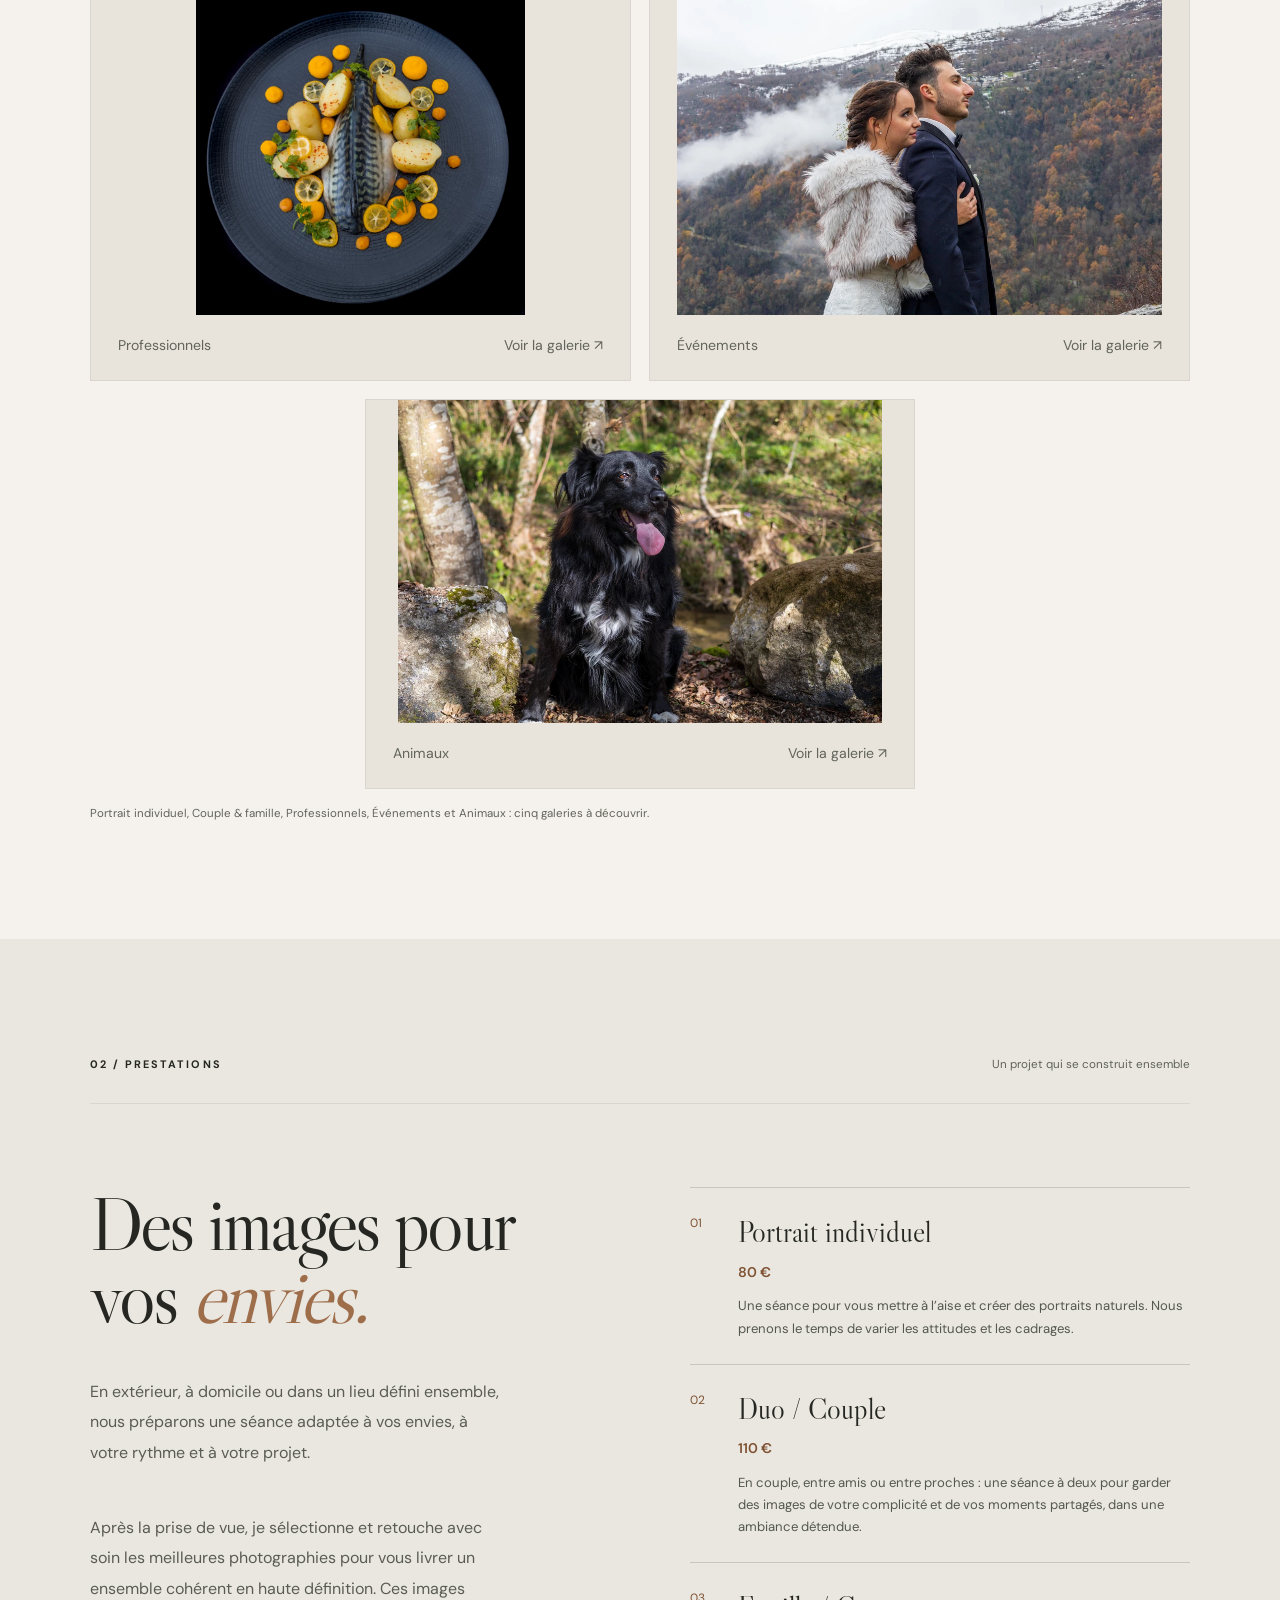
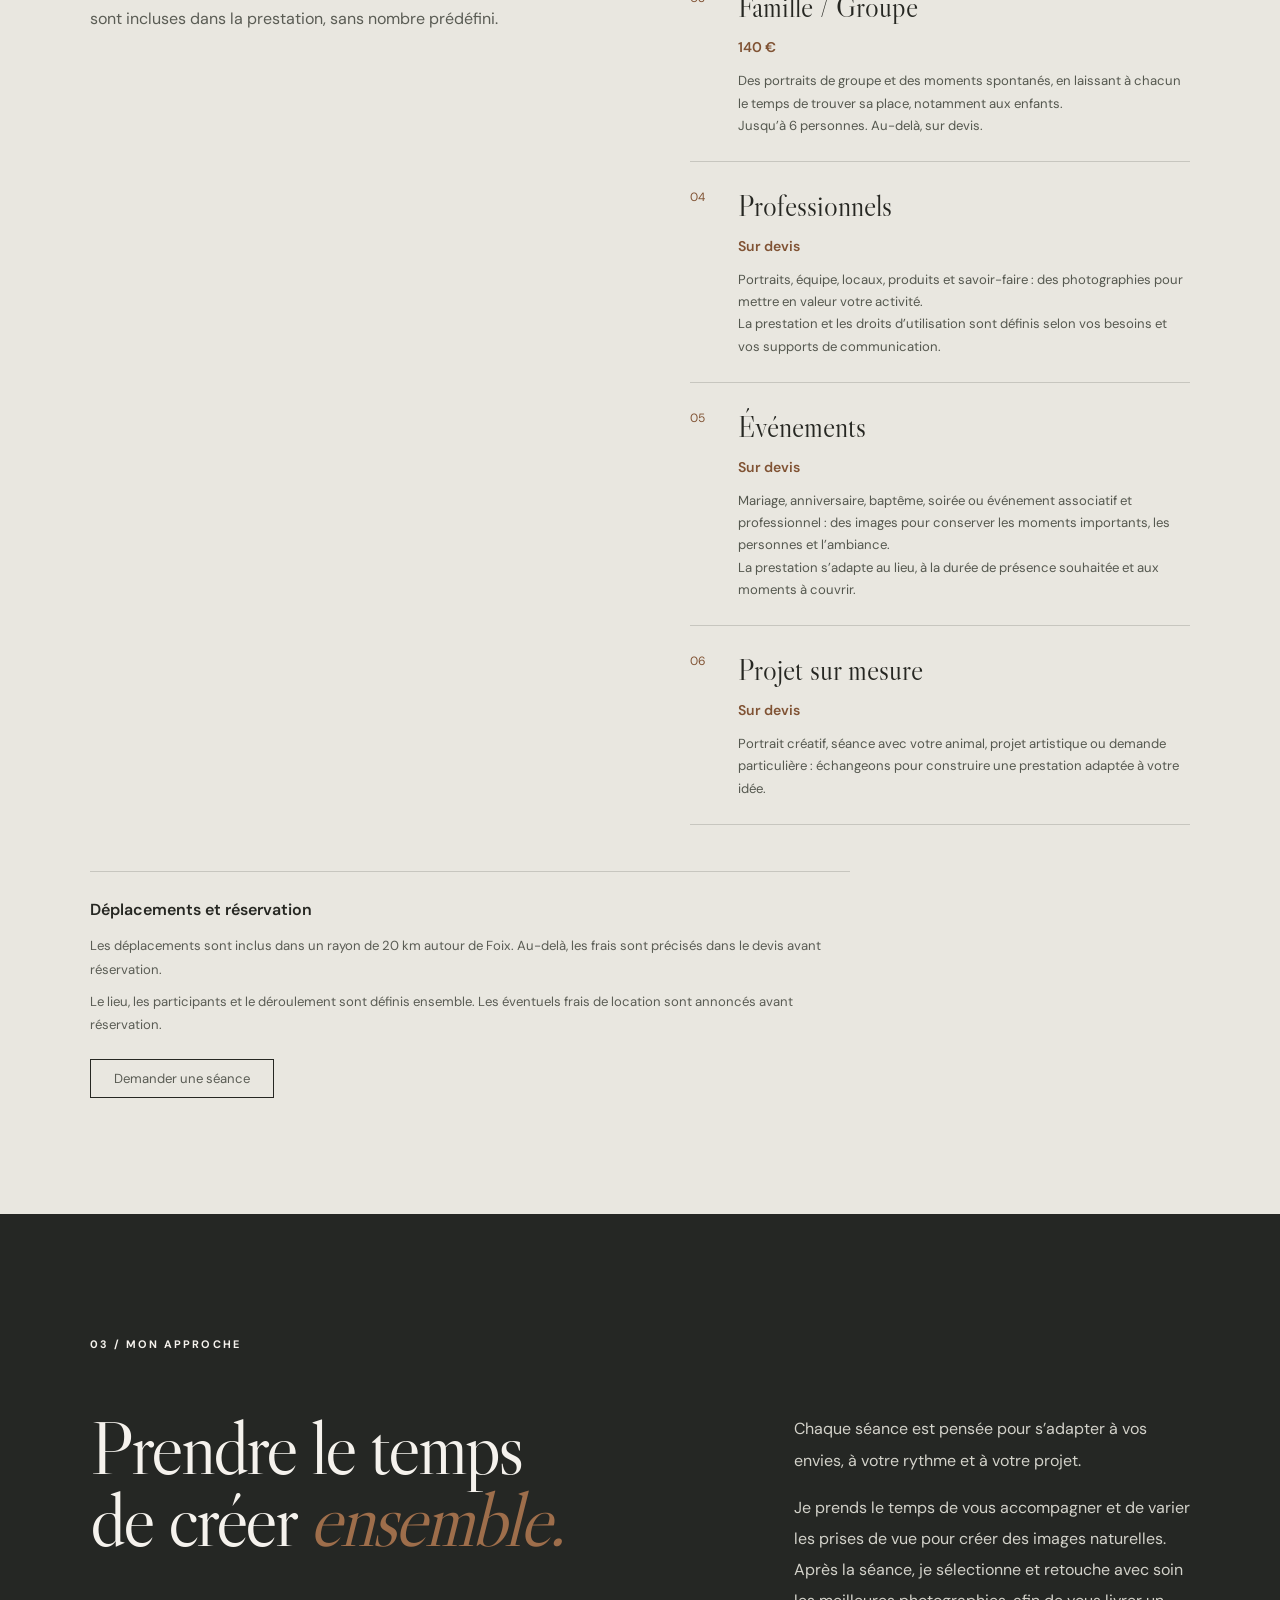
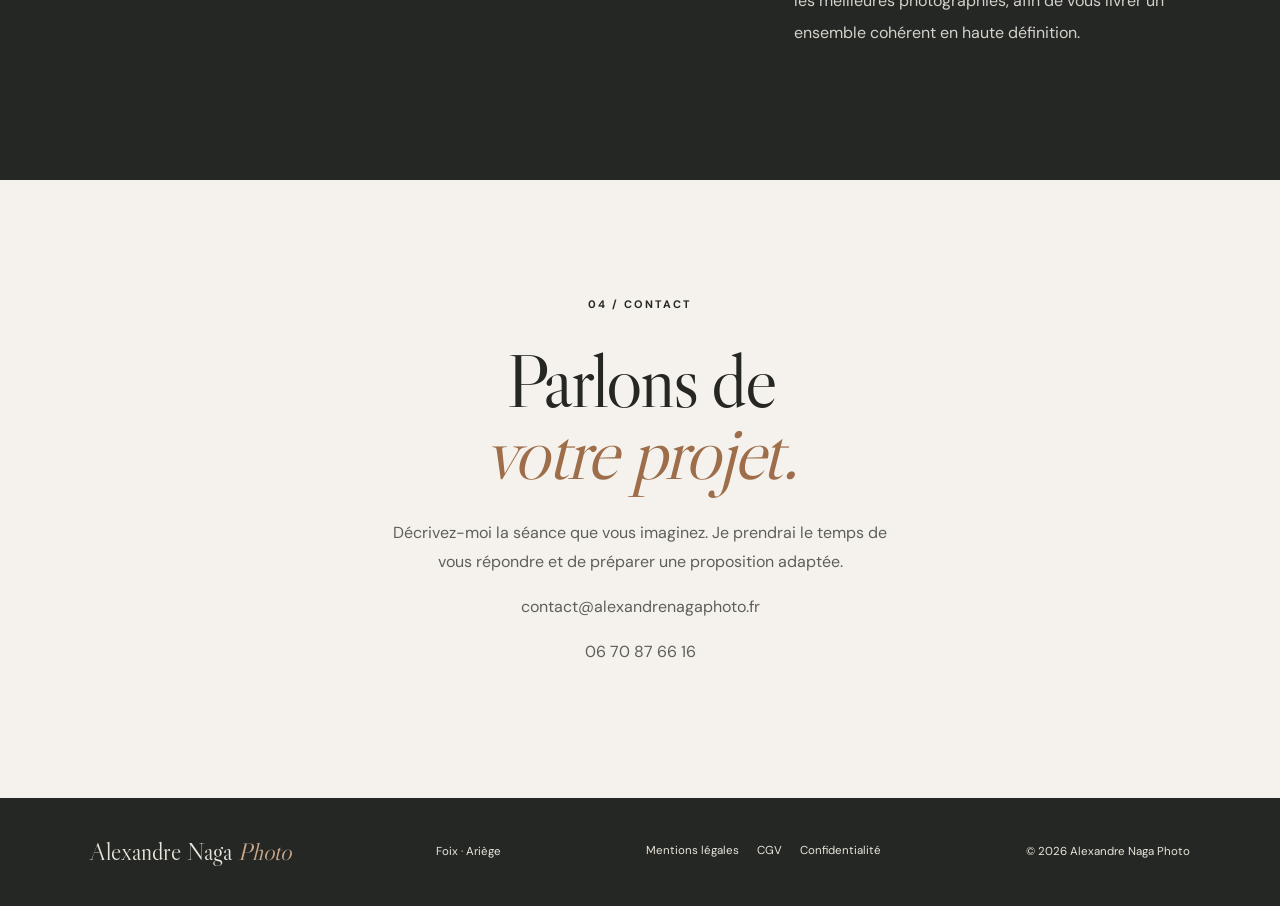
==== commit ddb73720: "Référencement du site en production" ====
--- a/index.html
+++ b/index.html
@@ -12,8 +12,8 @@
   <meta property="og:site_name" content="Alexandre Naga Photo">
   <meta property="og:title" content="Alexandre Naga Photo — Photographe à Foix en Ariège">
   <meta property="og:description" content="Alexandre Naga Photo, photographe à Foix en Ariège. Portraits individuels, couples, familles, professionnels et événements.">
-  <meta property="og:url" content="https://alexandrenagaphoto.fr/preview/index.html">
-  <meta property="og:image" content="https://alexandrenagaphoto.fr/preview/assets/portraits/IMG_2679.jpg">
+  <meta property="og:url" content="https://alexandrenagaphoto.fr/">
+  <meta property="og:image" content="https://alexandrenagaphoto.fr/assets/portraits/IMG_2679.jpg">
   <meta property="og:image:type" content="image/jpeg">
   <meta property="og:image:width" content="2560">
   <meta property="og:image:height" content="2560">
@@ -21,7 +21,7 @@
   <meta name="twitter:card" content="summary_large_image">
   <meta name="twitter:title" content="Alexandre Naga Photo — Photographe à Foix en Ariège">
   <meta name="twitter:description" content="Alexandre Naga Photo, photographe à Foix en Ariège. Portraits individuels, couples, familles, professionnels et événements.">
-  <meta name="twitter:image" content="https://alexandrenagaphoto.fr/preview/assets/portraits/IMG_2679.jpg">
+  <meta name="twitter:image" content="https://alexandrenagaphoto.fr/assets/portraits/IMG_2679.jpg">
   <meta name="twitter:image:alt" content="Portrait en extérieur près d’une rambarde, dans un jardin aux feuillages verts et rouges">
 
 
@@ -30,6 +30,7 @@
 
 
   <link rel="stylesheet" href="./styles.css">
+  <link rel="canonical" href="https://alexandrenagaphoto.fr/">
 </head>
 
 <body>
@@ -393,7 +394,7 @@
   </main>
 
   <footer>
-  <a href="./index.html" class="footer-brand">Alexandre Naga <span>Photo</span></a>
+  <a href="./index.html#haut" class="footer-brand">Alexandre Naga <span>Photo</span></a>
   <span>Foix · Ariège</span>
   <nav class="footer-legal" aria-label="Informations légales">
     <a href="./mentions-legales.html">Mentions légales</a>
--- a/styles.css
+++ b/styles.css
@@ -4,7 +4,7 @@
 @font-face{font-family:'DM Sans';font-style:normal;font-weight:600;font-display:swap;src:url('./assets/fonts/dm-sans-600.woff') format('woff')}
 @font-face{font-family:'DM Sans';font-style:normal;font-weight:700;font-display:swap;src:url('./assets/fonts/dm-sans-700.woff') format('woff')}
 @font-face{font-family:'Libre Caslon Display';font-style:normal;font-weight:400;font-display:swap;src:url('./assets/fonts/libre-caslon-display-400.woff') format('woff')}
-:root{--cream:#f5f2ed;--ink:#262722;--muted:#62645b;--line:#d8d6cf;--rust:#9e6e4b;--dark:#252724}*{box-sizing:border-box}html{scroll-behavior:smooth}body{margin:0;background:var(--cream);color:var(--ink);font:16px/1.58 'DM Sans',Arial,sans-serif}body.locked{overflow:hidden}button,a{font:inherit}a{color:inherit;text-decoration:none}button{cursor:pointer}h1,h2,h3,p{margin-top:0}h1,h2{font-family:'Libre Caslon Display',Georgia,serif;font-weight:400;line-height:.94;letter-spacing:-.035em}em{font-weight:400}img{display:block;width:100%}.preview-note{background:#32352e;color:#f6f2eb;text-align:center;padding:7px 18px;font-size:.75rem;letter-spacing:.035em}.site-header{height:100px;padding:0 5%;display:flex;align-items:center;justify-content:space-between;border-bottom:1px solid var(--line);position:relative;z-index:8;background:var(--cream)}.brand{display:flex;flex-direction:column;line-height:1.1;letter-spacing:.15em;font-size:1.08rem;font-weight:600}.brand small{font-size:.55rem;letter-spacing:.36em;margin-top:7px;font-weight:500}.nav{display:flex;align-items:center;gap:36px;font-size:.82rem}.nav a:hover,.text-link:hover{color:var(--rust)}.nav-contact{border:1px solid var(--ink);padding:10px 23px}.nav-contact:hover{background:var(--ink);color:white!important}.menu-toggle{display:none}.hero{min-height:645px;display:grid;grid-template-columns:53% 47%;overflow:hidden}.hero-copy{padding:92px 8% 25px 9.5%;display:flex;flex-direction:column;align-items:flex-start}.eyebrow{text-transform:uppercase;letter-spacing:.19em;font-size:.68rem;font-weight:700;display:inline-flex;align-items:center;gap:15px}.short-rule{width:27px;height:1px;background:var(--rust)}.hero h1{font-size:clamp(4rem,6.4vw,7.5rem);margin:66px 0 28px;max-width:760px;white-space:nowrap}.hero em,h2 em{font-style:italic;color:var(--rust)}.hero-copy>p{max-width:440px;font-size:1.03rem;color:#56584f;line-height:1.85;margin-bottom:37px}.text-link{border-bottom:1px solid var(--rust);padding-bottom:6px;font-size:.83rem;font-weight:700;letter-spacing:.045em}.text-link span{padding-left:34px;font-size:1.1rem}.hero-index{display:flex;justify-content:space-between;gap:25px;width:100%;border-top:1px solid var(--line);padding-top:20px;color:var(--muted);font-size:.68rem;text-transform:uppercase;letter-spacing:.12em;margin-top:auto}.hero-photo-wrap{position:relative;min-height:645px;overflow:hidden;background:#777568}.hero-photo{height:100%;object-fit:cover;object-position:50% 39%;position:absolute}.photo-stamp{position:absolute;right:7%;bottom:25px;color:#fff;font-family:'Libre Caslon Display',Georgia,serif;font-size:1.6rem;font-style:italic;text-shadow:0 1px 9px #0008}.section-pad{padding:116px 7%}.section-top{display:flex;justify-content:space-between;align-items:center;color:var(--muted);font-size:.73rem;padding-bottom:30px;border-bottom:1px solid var(--line)}.section-top .eyebrow{color:var(--ink)}.intro-row{display:flex;align-items:end;justify-content:space-between;gap:35px;margin:68px 0 60px}.intro h2,.services h2,.approach h2,.contact h2{font-size:clamp(3.8rem,6vw,7rem);margin:0}.intro-row p{max-width:390px;font-size:1rem;line-height:1.9;color:#5c5f55;margin:0 0 8px}.gallery{display:grid;grid-template-columns:1.24fr .76fr;grid-template-rows:320px 320px;gap:18px}.gallery-item{position:relative;overflow:hidden;background:#e8e4dc;border:1px solid var(--line);min-width:0}.gallery-main{grid-row:span 2}.gallery-caption{position:absolute;bottom:24px;left:27px;right:27px;color:var(--muted);display:flex;justify-content:space-between;font-size:.88rem;gap:12px}.gallery-caption b{font-weight:400}.photo-placeholder{width:100%;height:100%;min-height:inherit;display:flex;flex-direction:column;align-items:center;justify-content:center;text-align:center;padding:60px 24px;gap:10px;color:var(--muted);position:relative}.photo-placeholder:before{content:'';position:absolute;inset:20px;border:1px solid #b9b2a54d;pointer-events:none}.photo-placeholder strong{font-weight:500;font-size:.9rem;letter-spacing:.02em}.photo-placeholder small{font-size:.72rem;color:var(--rust)}.placeholder-mark{width:38px;height:48px;border:1px solid #a89c8d;margin-bottom:14px;position:relative}.placeholder-mark:after{content:'';position:absolute;inset:5px;border:1px solid #a89c8d66}.hero-photo-wrap{background:#e8e4dc;border-left:1px solid var(--line)}.photo-stamp{color:var(--rust);text-shadow:none}.gallery-disclaimer{color:var(--muted);font-size:.72rem;margin:16px 0 0}.services{background:#e9e7e0}.services-grid{display:grid;grid-template-columns:1fr 1fr;gap:9%;padding-top:83px}.services-heading p{max-width:410px;line-height:1.9;color:#5a5c54;margin-top:45px}.service-list>div{position:relative;padding:22px 0 24px 48px;border-top:1px solid #c7c6bf}.service-list>div:last-child{border-bottom:1px solid #c7c6bf}.service-list span{position:absolute;left:0;top:26px;color:var(--rust);font-size:.75rem}.service-list h3{font-family:'Libre Caslon Display',Georgia,serif;font-size:1.8rem;font-weight:400;margin-bottom:4px}.service-list p{color:#676a61;font-size:.82rem;line-height:1.7;margin:0}.approach{background:var(--dark);color:#f5f2ed;display:grid;grid-template-columns:1.2fr .8fr;gap:10%;min-height:475px}.approach h2{margin-top:55px}.approach>div+div{padding-top:83px}.approach p{color:#d3d2ca;line-height:1.95;max-width:460px}.contact{text-align:center;min-height:475px;display:flex;align-items:center;flex-direction:column;justify-content:center}.contact h2{margin:31px 0}.contact>p{max-width:530px;color:#5e6057;line-height:1.8}.contact-pending{font-size:.75rem;border:1px solid var(--line);padding:12px 18px;margin-top:16px}footer{background:var(--dark);color:#e8e6dc;padding:35px 7%;display:flex;align-items:center;justify-content:space-between;gap:25px;font-size:.72rem}footer .footer-brand{font-family:'Libre Caslon Display',Georgia,serif;font-size:1.5rem}footer .footer-brand span{font-style:italic;color:#caa98b}.nav a:focus-visible,.menu-toggle:focus-visible{outline:3px solid var(--rust);outline-offset:3px}
+:root{--cream:#f5f2ed;--ink:#262722;--muted:#62645b;--line:#d8d6cf;--rust:#9e6e4b;--dark:#252724}*{box-sizing:border-box}html{scroll-behavior:smooth}body{margin:0;background:var(--cream);color:var(--ink);font:16px/1.58 'DM Sans',Arial,sans-serif}body.locked{overflow:hidden}button,a{font:inherit}a{color:inherit;text-decoration:none}button{cursor:pointer}h1,h2,h3,p{margin-top:0}h1,h2{font-family:'Libre Caslon Display',Georgia,serif;font-weight:400;line-height:.94;letter-spacing:-.035em}em{font-weight:400}img{display:block;width:100%}.preview-note{background:#32352e;color:#f6f2eb;text-align:center;padding:7px 18px;font-size:.75rem;letter-spacing:.035em}.site-header{height:100px;padding:0 5%;display:flex;align-items:center;justify-content:space-between;border-bottom:1px solid var(--line);position:relative;z-index:8;background:var(--cream)}.brand{display:flex;flex-direction:column;line-height:1.1;letter-spacing:.15em;font-size:1.08rem;font-weight:600}.brand small{font-size:.55rem;letter-spacing:.36em;margin-top:7px;font-weight:500}.nav{display:flex;align-items:center;gap:36px;font-size:.82rem}.nav a:hover,.text-link:hover{color:var(--rust)}.nav-contact{border:1px solid var(--ink);padding:10px 23px}.nav-contact:hover{background:var(--ink);color:white!important}.menu-toggle{display:none}.hero{min-height:645px;display:grid;grid-template-columns:53% 47%;overflow:hidden}.hero-copy{padding:92px 8% 25px 9.5%;display:flex;flex-direction:column;align-items:flex-start}.eyebrow{text-transform:uppercase;letter-spacing:.19em;font-size:.68rem;font-weight:700;display:inline-flex;align-items:center;gap:15px}.short-rule{width:27px;height:1px;background:var(--rust)}.hero h1{font-size:clamp(4rem,6.4vw,7.5rem);margin:66px 0 28px;max-width:760px;white-space:nowrap}.hero em,h2 em{font-style:italic;color:var(--rust)}.hero-copy>p{max-width:440px;font-size:1.03rem;color:#56584f;line-height:1.85;margin-bottom:37px}.text-link{border-bottom:1px solid var(--rust);padding-bottom:6px;font-size:.83rem;font-weight:700;letter-spacing:.045em}.text-link span{padding-left:34px;font-size:1.1rem}.hero-index{display:flex;justify-content:space-between;gap:25px;width:100%;border-top:1px solid var(--line);padding-top:20px;color:var(--muted);font-size:.68rem;text-transform:uppercase;letter-spacing:.12em;margin-top:auto}.hero-photo-wrap{position:relative;min-height:645px;overflow:hidden;background:#777568}.hero-photo{height:100%;object-fit:cover;object-position:50% 39%;position:absolute}.photo-stamp{position:absolute;right:7%;bottom:25px;color:#fff;font-family:'Libre Caslon Display',Georgia,serif;font-size:1.6rem;font-style:italic;text-shadow:0 1px 9px #0008}.section-pad{padding:116px 7%}.section-top{display:flex;justify-content:space-between;align-items:center;color:var(--muted);font-size:.73rem;padding-bottom:30px;border-bottom:1px solid var(--line)}.section-top .eyebrow{color:var(--ink)}.intro-row{display:flex;align-items:end;justify-content:space-between;gap:35px;margin:68px 0 60px}.intro h2,.services h2,.approach h2,.contact h2{font-size:clamp(3.8rem,6vw,7rem);margin:0}.intro-row p{max-width:390px;font-size:1rem;line-height:1.9;color:#5c5f55;margin:0 0 8px}.gallery{display:grid;grid-template-columns:1.24fr .76fr;grid-template-rows:320px 320px;gap:18px}.gallery-item{position:relative;overflow:hidden;background:#e8e4dc;border:1px solid var(--line);min-width:0}.gallery-main{grid-row:span 2}.gallery-caption{position:absolute;bottom:24px;left:27px;right:27px;color:var(--muted);display:flex;justify-content:space-between;font-size:.88rem;gap:12px}.gallery-caption b{font-weight:400}.photo-placeholder{width:100%;height:100%;min-height:inherit;display:flex;flex-direction:column;align-items:center;justify-content:center;text-align:center;padding:60px 24px;gap:10px;color:var(--muted);position:relative}.photo-placeholder:before{content:'';position:absolute;inset:20px;border:1px solid #b9b2a54d;pointer-events:none}.photo-placeholder strong{font-weight:500;font-size:.9rem;letter-spacing:.02em}.photo-placeholder small{font-size:.72rem;color:var(--rust)}.placeholder-mark{width:38px;height:48px;border:1px solid #a89c8d;margin-bottom:14px;position:relative}.placeholder-mark:after{content:'';position:absolute;inset:5px;border:1px solid #a89c8d66}.hero-photo-wrap{background:#e8e4dc;border-left:1px solid var(--line)}.photo-stamp{color:var(--rust);text-shadow:none}.gallery-disclaimer{color:var(--muted);font-size:.72rem;margin:16px 0 0}.services{background:#e9e7e0}.services-grid{display:grid;grid-template-columns:1fr 1fr;gap:9%;padding-top:83px}.services-heading p{max-width:410px;line-height:1.9;color:#5a5c54;margin-top:45px}.service-list>div{position:relative;padding:22px 0 24px 48px;border-top:1px solid #c7c6bf}.service-list>div:last-child{border-bottom:1px solid #c7c6bf}.service-list span{position:absolute;left:0;top:26px;color:var(--rust);font-size:.75rem}.service-list h3{font-family:'Libre Caslon Display',Georgia,serif;font-size:1.8rem;font-weight:400;margin-bottom:4px}.service-list p{color:#55584f;font-size:.82rem;line-height:1.7;margin:0}.approach{background:var(--dark);color:#f5f2ed;display:grid;grid-template-columns:1.2fr .8fr;gap:10%;min-height:475px}.approach h2{margin-top:55px}.approach>div+div{padding-top:83px}.approach p{color:#d3d2ca;line-height:1.95;max-width:460px}.contact{text-align:center;min-height:475px;display:flex;align-items:center;flex-direction:column;justify-content:center}.contact h2{margin:31px 0}.contact>p{max-width:530px;color:#5e6057;line-height:1.8}.contact-pending{font-size:.75rem;border:1px solid var(--line);padding:12px 18px;margin-top:16px}footer{background:var(--dark);color:#e8e6dc;padding:35px 7%;display:flex;align-items:center;justify-content:space-between;gap:25px;font-size:.72rem}footer .footer-brand{font-family:'Libre Caslon Display',Georgia,serif;font-size:1.5rem}footer .footer-brand span{font-style:italic;color:#caa98b}.nav a:focus-visible,.menu-toggle:focus-visible{outline:3px solid var(--rust);outline-offset:3px}
 @media(max-width:850px){.site-header{height:74px;padding:0 5%}.menu-toggle{display:flex;width:44px;height:44px;border:0;background:transparent;flex-direction:column;justify-content:center;gap:6px;align-items:center}.menu-toggle span{width:23px;height:1px;background:var(--ink)}.nav{display:none;position:absolute;top:74px;left:0;right:0;padding:27px 6%;background:var(--cream);border-bottom:1px solid var(--line);flex-direction:column;align-items:stretch;gap:22px}.nav.open{display:flex}.nav-contact{width:max-content}.hero{grid-template-columns:1fr}.hero-copy{padding:70px 6% 30px;min-height:510px}.hero h1{font-size:clamp(3.8rem,10vw,6rem);white-space:normal;margin:58px 0 24px}.hero-index{margin-top:50px}.hero-photo-wrap{min-height:570px}.section-pad{padding:82px 6%}.intro-row{margin:55px 0 40px;align-items:start}.intro h2,.services h2,.approach h2,.contact h2{font-size:clamp(3.5rem,8vw,5.5rem)}.services-grid{gap:5%}.approach{gap:5%}}
 @media(max-width:620px){.preview-note{font-size:.66rem;padding:7px 14px}.brand{font-size:.85rem}.brand small{font-size:.48rem}.hero-copy{min-height:475px;padding-top:58px}.hero h1{font-size:clamp(3.7rem,13vw,5.6rem);margin:48px 0 24px}.hero-copy>p{font-size:.95rem}.hero-photo-wrap{min-height:550px;max-height:650px}.hero-photo{object-position:center 42%}.hero-index{font-size:.57rem;gap:10px}.section-pad{padding:72px 6%}.section-top>span:last-child{display:none}.intro-row{display:block}.intro-row p{margin-top:30px}.intro h2,.services h2,.approach h2,.contact h2{font-size:clamp(3.5rem,12vw,5rem)}.gallery{grid-template-columns:1fr 1fr;grid-template-rows:430px 210px;gap:9px}.gallery-main{grid-column:span 2;grid-row:span 1}.gallery-small img{object-position:center}.gallery-caption{bottom:14px;left:14px;right:14px;font-size:.68rem}.gallery-small .photo-placeholder{padding:30px 12px 52px;gap:6px}.gallery-small .photo-placeholder strong{font-size:.76rem}.gallery-small .placeholder-mark{width:24px;height:30px;margin-bottom:5px}.gallery-small .photo-placeholder:before{inset:9px}.services-grid{display:block;padding-top:55px}.services-heading p{margin:28px 0 50px}.service-list h3{font-size:1.55rem}.approach{display:block}.approach>div+div{padding-top:34px}.contact{min-height:430px}.contact-pending{font-size:.7rem}footer{align-items:start;flex-direction:column;gap:10px}.photo-stamp{font-size:1.35rem}}
 @media(prefers-reduced-motion:reduce){html{scroll-behavior:auto}.gallery-item img{transition:none}}
@@ -69,3 +69,9 @@
   .portrait-page .portrait-intro h1{font-size:clamp(3rem,11vw,4rem);margin:20px 0}
   .portrait-page .event-nav{margin-bottom:30px}
 }
+
+/* Pages légales : titres adaptés aux petits écrans et au texte agrandi. */
+.legal-header h1{overflow-wrap:anywhere}
+@media(max-width:620px){
+  .legal-header h1{font-size:clamp(2rem,8vw,3.1rem);line-height:1.08}
+}
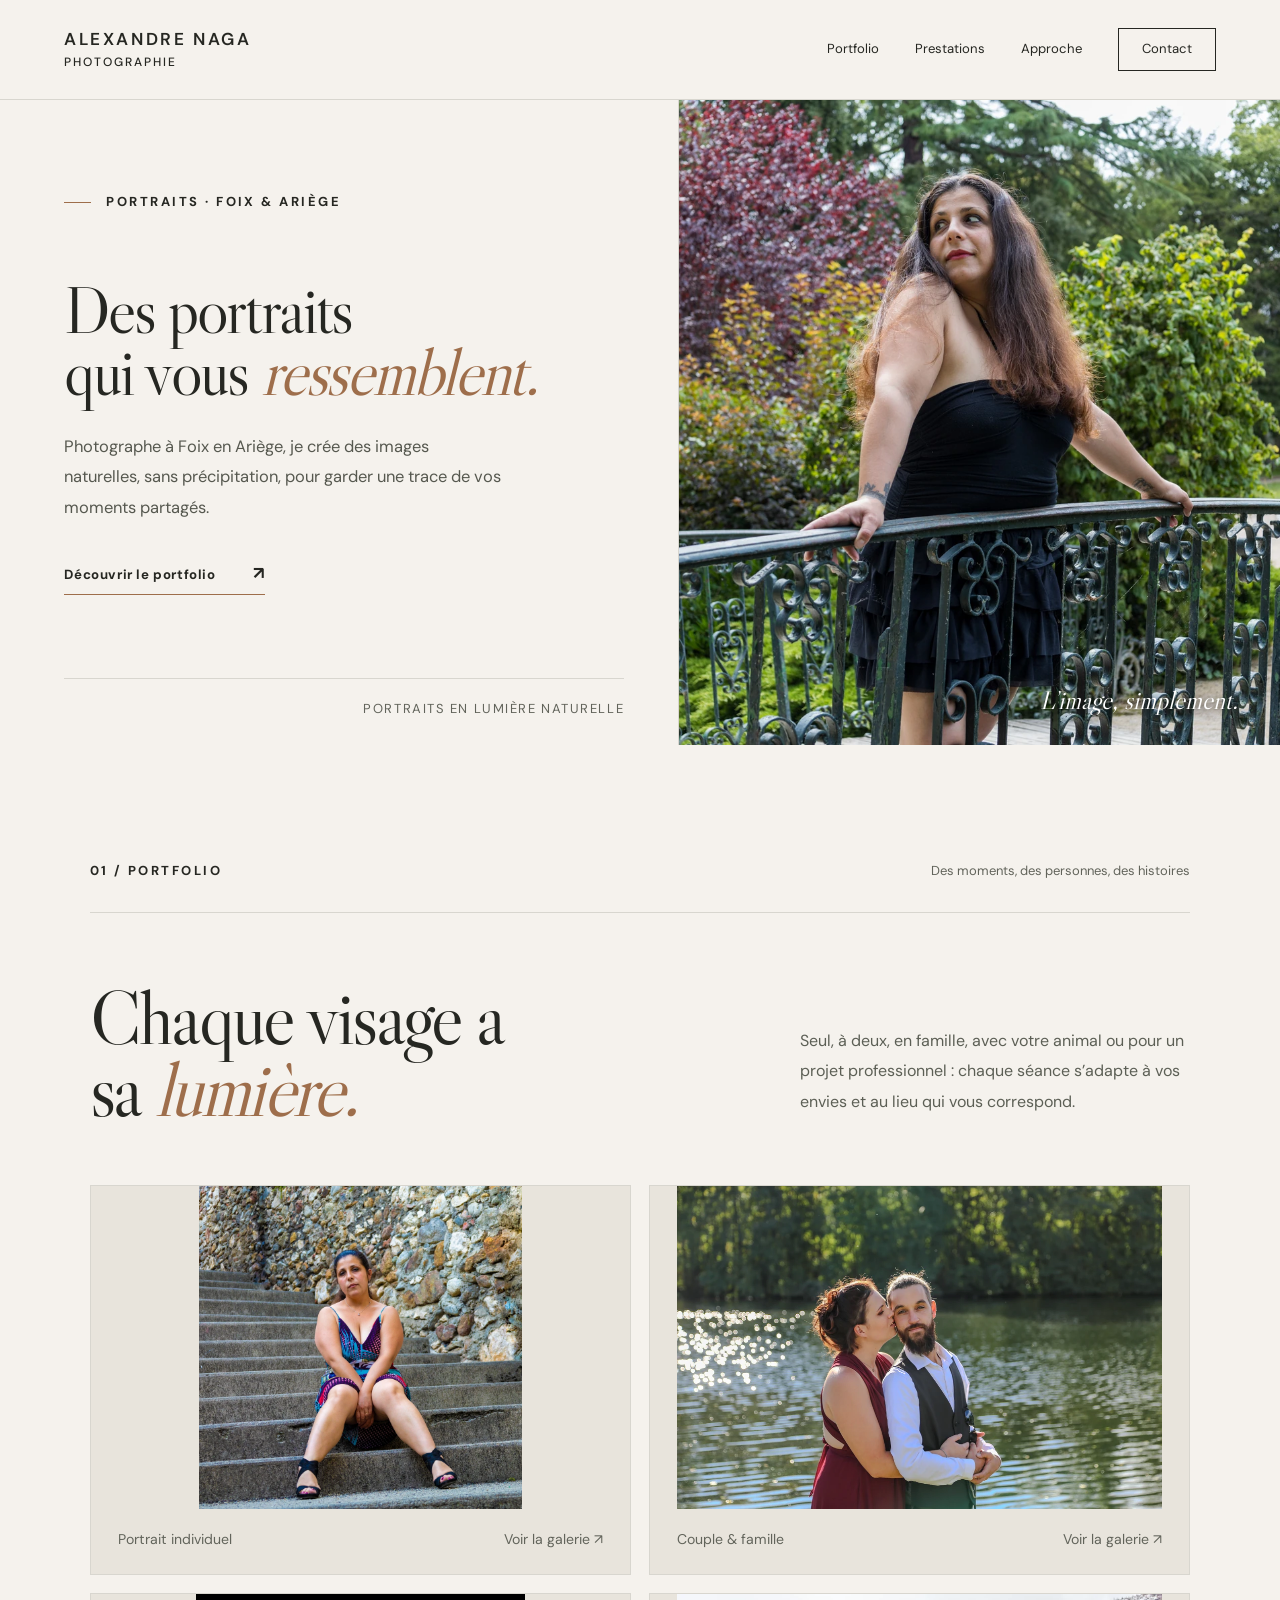
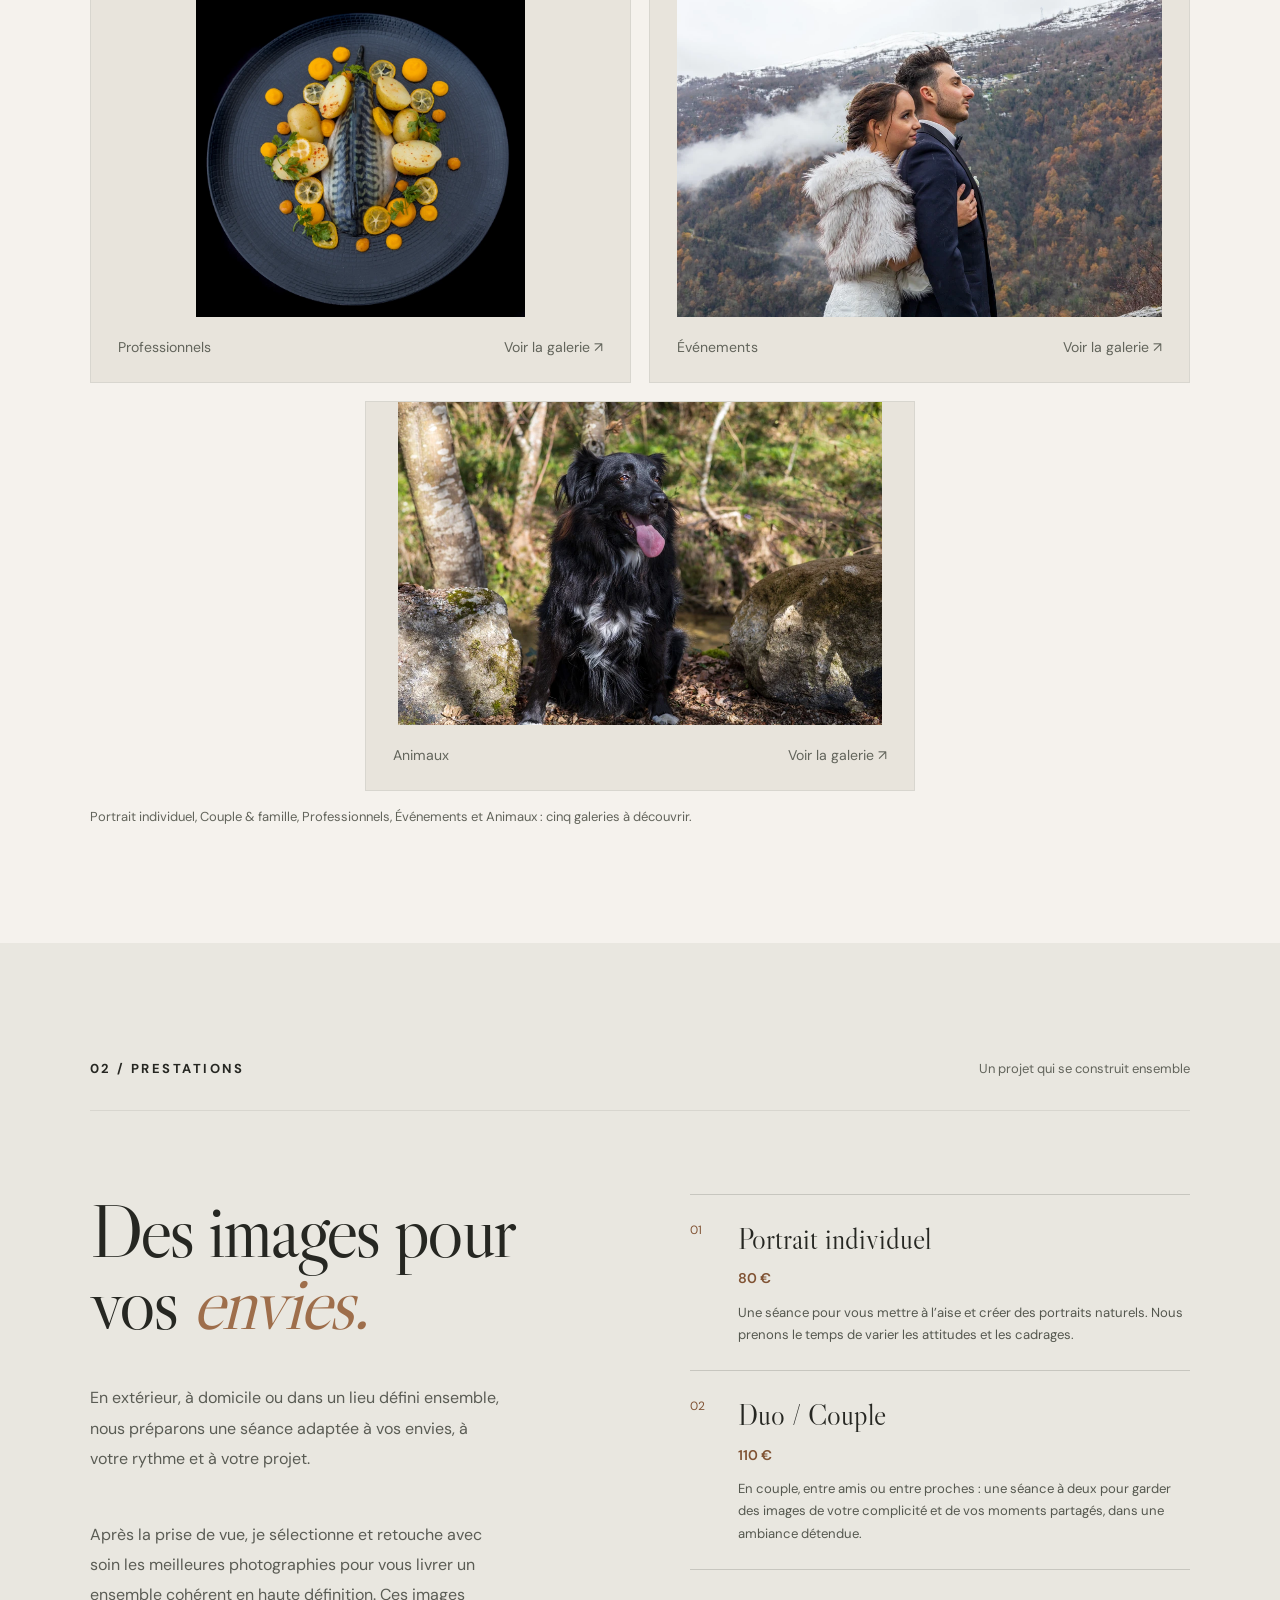
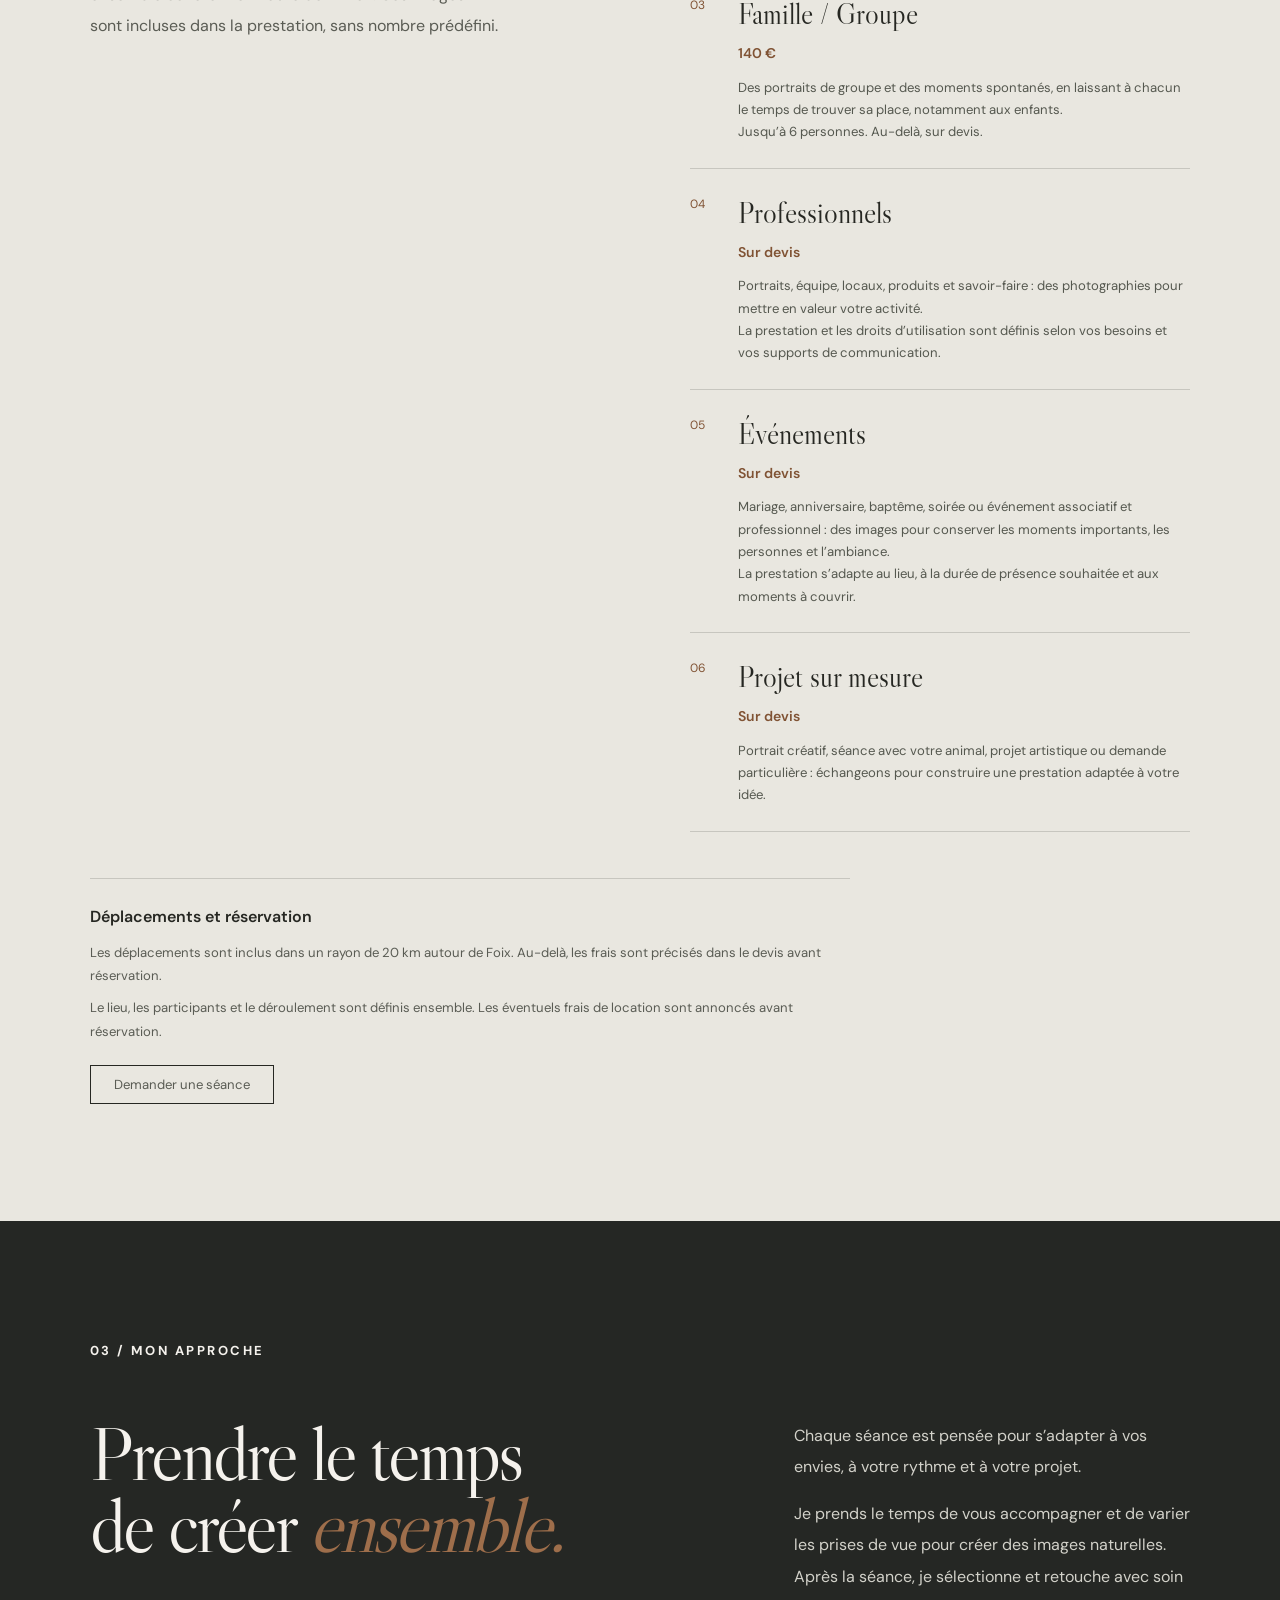
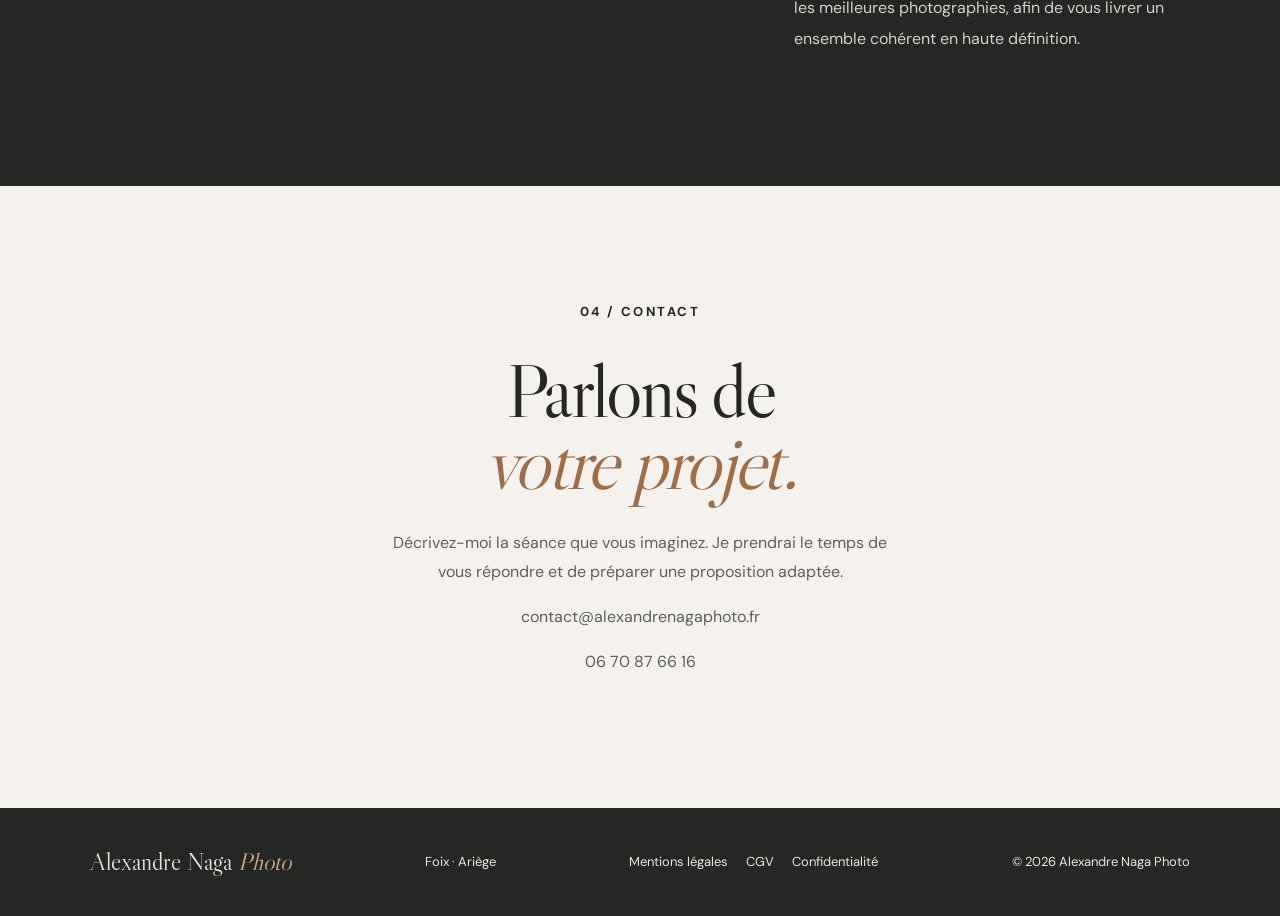
==== commit 88c7a3bb: "Finalisation : accessibilité, référencement et sécurité" ====
--- a/index.html
+++ b/index.html
@@ -13,38 +13,43 @@
   <meta property="og:title" content="Alexandre Naga Photo — Photographe à Foix en Ariège">
   <meta property="og:description" content="Alexandre Naga Photo, photographe à Foix en Ariège. Portraits individuels, couples, familles, professionnels et événements.">
   <meta property="og:url" content="https://alexandrenagaphoto.fr/">
-  <meta property="og:image" content="https://alexandrenagaphoto.fr/assets/portraits/IMG_2679.jpg">
+  <meta property="og:image" content="https://alexandrenagaphoto.fr/assets/partage/alexandre-naga-photo.jpg">
   <meta property="og:image:type" content="image/jpeg">
-  <meta property="og:image:width" content="2560">
-  <meta property="og:image:height" content="2560">
-  <meta property="og:image:alt" content="Portrait en extérieur près d’une rambarde, dans un jardin aux feuillages verts et rouges">
+  <meta property="og:image:width" content="1200">
+  <meta property="og:image:height" content="630">
+  <meta property="og:image:alt" content="Alexandre Naga Photo — Photographe à Foix en Ariège, portrait en extérieur">
   <meta name="twitter:card" content="summary_large_image">
   <meta name="twitter:title" content="Alexandre Naga Photo — Photographe à Foix en Ariège">
   <meta name="twitter:description" content="Alexandre Naga Photo, photographe à Foix en Ariège. Portraits individuels, couples, familles, professionnels et événements.">
-  <meta name="twitter:image" content="https://alexandrenagaphoto.fr/assets/portraits/IMG_2679.jpg">
-  <meta name="twitter:image:alt" content="Portrait en extérieur près d’une rambarde, dans un jardin aux feuillages verts et rouges">
-
-
-  <link rel="icon" type="image/svg+xml" href="data:image/svg+xml,%3Csvg xmlns='http://www.w3.org/2000/svg' viewBox='0 0 64 64'%3E%3Crect width='64' height='64' fill='%23252623'/%3E%3Ctext x='32' y='44' font-family='Georgia' font-size='31' text-anchor='middle' fill='%23f4ede3'%3EAN%3C/text%3E%3C/svg%3E">
+  <meta name="twitter:image" content="https://alexandrenagaphoto.fr/assets/partage/alexandre-naga-photo.jpg">
+  <meta name="twitter:image:alt" content="Alexandre Naga Photo — Photographe à Foix en Ariège, portrait en extérieur">
+
+
+  <link rel="icon" href="/favicon.png" type="image/png" sizes="48x48">
+  <link rel="icon" href="/favicon.svg" type="image/svg+xml" sizes="any">
+  <link rel="apple-touch-icon" href="/apple-touch-icon.png" sizes="180x180">
 
 
 
   <link rel="stylesheet" href="./styles.css">
   <link rel="canonical" href="https://alexandrenagaphoto.fr/">
+  <script src="/script.js" defer></script>
+  <script type="application/ld+json">{"@context":"https://schema.org","@graph":[{"@type":"LocalBusiness","@id":"https://alexandrenagaphoto.fr/#entreprise","name":"Alexandre Naga Photo","url":"https://alexandrenagaphoto.fr/","image":"https://alexandrenagaphoto.fr/assets/partage/alexandre-naga-photo.jpg","telephone":"+33670876616","email":"contact@alexandrenagaphoto.fr","address":{"@type":"PostalAddress","streetAddress":"34 Résidence du Lac","postalCode":"09000","addressLocality":"Foix","addressCountry":"FR"},"areaServed":[{"@type":"City","name":"Foix"},{"@type":"AdministrativeArea","name":"Ariège"}],"description":"Photographe à Foix en Ariège : portraits individuels, couples, familles, professionnels, événements et animaux."},{"@type":"WebSite","@id":"https://alexandrenagaphoto.fr/#site","url":"https://alexandrenagaphoto.fr/","name":"Alexandre Naga Photo","inLanguage":"fr-FR","publisher":{"@id":"https://alexandrenagaphoto.fr/#entreprise"}},{"@type":"WebPage","@id":"https://alexandrenagaphoto.fr/#page","url":"https://alexandrenagaphoto.fr/","name":"Alexandre Naga Photo — Photographe à Foix en Ariège","description":"Alexandre Naga Photo, photographe à Foix en Ariège. Portraits individuels, couples, familles, professionnels et événements.","inLanguage":"fr-FR","isPartOf":{"@id":"https://alexandrenagaphoto.fr/#site"},"about":{"@id":"https://alexandrenagaphoto.fr/#entreprise"}}]}</script>
 </head>
 
 <body>
+<a class="skip-link" href="#main">Aller au contenu</a>
 
   <header class="site-header" id="haut">
 
-    <a href="#haut" class="brand" aria-label="Alexandre Naga Photo, retour en haut">
+    <a href="/#haut" class="brand" aria-label="Alexandre Naga Photographie — accueil">
       <span>ALEXANDRE NAGA</span>
       <small>PHOTOGRAPHIE</small>
     </a>
 
     <button
       class="menu-toggle"
-      aria-label="Ouvrir le menu"
+      aria-label="Menu"
       aria-controls="main-nav"
       aria-expanded="false"
     >
@@ -61,7 +66,7 @@
 
   </header>
 
-  <main>
+  <main id="main" tabindex="-1">
 
     <section class="hero" aria-labelledby="hero-title">
 
@@ -78,7 +83,7 @@
         </h1>
 
         <p>
-          Des images naturelles, prises sans précipitation, pour garder des moments qui vous ressemblent.
+          Photographe à Foix en Ariège, je crée des images naturelles, sans précipitation, pour garder une trace de vos moments partagés.
         </p>
 
         <a class="text-link" href="#portfolio">
@@ -134,7 +139,7 @@
 
       <div
         class="gallery gallery-four gallery-five"
-        aria-label="Galeries du portfolio"
+        role="group" aria-label="Galeries du portfolio"
       >
 
         <a
@@ -146,7 +151,7 @@
             loading="lazy" src="./assets/web/portraits/IMG_1970-960.webp" srcset="./assets/web/portraits/IMG_1970-480.webp 480w, ./assets/web/portraits/IMG_1970-960.webp 960w, ./assets/web/portraits/IMG_1970-1440.webp 1440w" sizes="(max-width: 620px) 88vw, 43vw" width="2560" height="2560" decoding="async">
           <span class="gallery-caption">
             Portrait individuel
-            <b>Voir la galerie ↗</b>
+            <b>Voir la galerie <span aria-hidden="true">↗</span></b>
           </span>
         </a>
 
@@ -159,12 +164,12 @@
             loading="lazy" src="./assets/web/couple-famille/IMG_6565-960.webp" srcset="./assets/web/couple-famille/IMG_6565-480.webp 480w, ./assets/web/couple-famille/IMG_6565-960.webp 960w, ./assets/web/couple-famille/IMG_6565-1440.webp 1440w" sizes="(max-width: 620px) 88vw, 43vw" width="2560" height="1707" decoding="async">
           <span class="gallery-caption">
             Couple &amp; famille
-            <b>Voir la galerie ↗</b>
+            <b>Voir la galerie <span aria-hidden="true">↗</span></b>
           </span>
         </a>
 
         <a
-          class="gallery-item gallery-small gallery-third gallery-filled"
+          class="gallery-item gallery-small gallery-filled"
           href="./professionnels.html"
         >
           <img
@@ -172,7 +177,7 @@
             loading="lazy" src="./assets/web/professionnels/IMG_4244-960.webp" srcset="./assets/web/professionnels/IMG_4244-480.webp 480w, ./assets/web/professionnels/IMG_4244-960.webp 960w, ./assets/web/professionnels/IMG_4244-1440.webp 1440w" sizes="(max-width: 620px) 88vw, 43vw" width="2560" height="2518" decoding="async">
           <span class="gallery-caption">
             Professionnels
-            <b>Voir la galerie ↗</b>
+            <b>Voir la galerie <span aria-hidden="true">↗</span></b>
           </span>
         </a>
 
@@ -185,7 +190,7 @@
             loading="lazy" src="./assets/web/evenements/IMG_5642-960.webp" srcset="./assets/web/evenements/IMG_5642-480.webp 480w, ./assets/web/evenements/IMG_5642-960.webp 960w, ./assets/web/evenements/IMG_5642-1440.webp 1440w" sizes="(max-width: 620px) 88vw, 43vw" width="2560" height="1707" decoding="async">
           <span class="gallery-caption">
             Événements
-            <b>Voir la galerie ↗</b>
+            <b>Voir la galerie <span aria-hidden="true">↗</span></b>
           </span>
         </a>
 
@@ -198,7 +203,7 @@
             loading="lazy" src="./assets/web/animaux/IMG_8423-960.webp" srcset="./assets/web/animaux/IMG_8423-480.webp 480w, ./assets/web/animaux/IMG_8423-960.webp 960w, ./assets/web/animaux/IMG_8423-1440.webp 1440w" sizes="(max-width: 620px) 88vw, 43vw" width="2560" height="1707" decoding="async">
           <span class="gallery-caption">
             Animaux
-            <b>Voir la galerie ↗</b>
+            <b>Voir la galerie <span aria-hidden="true">↗</span></b>
           </span>
         </a>
 
@@ -317,7 +322,7 @@
           Le lieu, les participants et le déroulement sont définis ensemble. Les éventuels frais de location sont annoncés avant réservation.
         </p>
 
-        <p style="margin-top: 30px">
+        <p class="booking-link">
           <a class="nav-contact" href="#contact">Demander une séance</a>
         </p>
 
@@ -394,7 +399,7 @@
   </main>
 
   <footer>
-  <a href="./index.html#haut" class="footer-brand">Alexandre Naga <span>Photo</span></a>
+  <a href="/#haut" class="footer-brand">Alexandre Naga <span>Photo</span></a>
   <span>Foix · Ariège</span>
   <nav class="footer-legal" aria-label="Informations légales">
     <a href="./mentions-legales.html">Mentions légales</a>
@@ -404,7 +409,7 @@
   <span>© 2026 Alexandre Naga Photo</span>
 </footer>
 
-  <script src="./script.js"></script>
+  
 
 </body>
 </html>
--- a/styles.css
+++ b/styles.css
@@ -1,77 +1,347 @@
 /* Polices hébergées localement */
 @font-face{font-family:'DM Sans';font-style:normal;font-weight:400;font-display:swap;src:url('./assets/fonts/dm-sans-400.woff') format('woff')}
+
 @font-face{font-family:'DM Sans';font-style:normal;font-weight:500;font-display:swap;src:url('./assets/fonts/dm-sans-500.woff') format('woff')}
+
 @font-face{font-family:'DM Sans';font-style:normal;font-weight:600;font-display:swap;src:url('./assets/fonts/dm-sans-600.woff') format('woff')}
+
 @font-face{font-family:'DM Sans';font-style:normal;font-weight:700;font-display:swap;src:url('./assets/fonts/dm-sans-700.woff') format('woff')}
+
 @font-face{font-family:'Libre Caslon Display';font-style:normal;font-weight:400;font-display:swap;src:url('./assets/fonts/libre-caslon-display-400.woff') format('woff')}
-:root{--cream:#f5f2ed;--ink:#262722;--muted:#62645b;--line:#d8d6cf;--rust:#9e6e4b;--dark:#252724}*{box-sizing:border-box}html{scroll-behavior:smooth}body{margin:0;background:var(--cream);color:var(--ink);font:16px/1.58 'DM Sans',Arial,sans-serif}body.locked{overflow:hidden}button,a{font:inherit}a{color:inherit;text-decoration:none}button{cursor:pointer}h1,h2,h3,p{margin-top:0}h1,h2{font-family:'Libre Caslon Display',Georgia,serif;font-weight:400;line-height:.94;letter-spacing:-.035em}em{font-weight:400}img{display:block;width:100%}.preview-note{background:#32352e;color:#f6f2eb;text-align:center;padding:7px 18px;font-size:.75rem;letter-spacing:.035em}.site-header{height:100px;padding:0 5%;display:flex;align-items:center;justify-content:space-between;border-bottom:1px solid var(--line);position:relative;z-index:8;background:var(--cream)}.brand{display:flex;flex-direction:column;line-height:1.1;letter-spacing:.15em;font-size:1.08rem;font-weight:600}.brand small{font-size:.55rem;letter-spacing:.36em;margin-top:7px;font-weight:500}.nav{display:flex;align-items:center;gap:36px;font-size:.82rem}.nav a:hover,.text-link:hover{color:var(--rust)}.nav-contact{border:1px solid var(--ink);padding:10px 23px}.nav-contact:hover{background:var(--ink);color:white!important}.menu-toggle{display:none}.hero{min-height:645px;display:grid;grid-template-columns:53% 47%;overflow:hidden}.hero-copy{padding:92px 8% 25px 9.5%;display:flex;flex-direction:column;align-items:flex-start}.eyebrow{text-transform:uppercase;letter-spacing:.19em;font-size:.68rem;font-weight:700;display:inline-flex;align-items:center;gap:15px}.short-rule{width:27px;height:1px;background:var(--rust)}.hero h1{font-size:clamp(4rem,6.4vw,7.5rem);margin:66px 0 28px;max-width:760px;white-space:nowrap}.hero em,h2 em{font-style:italic;color:var(--rust)}.hero-copy>p{max-width:440px;font-size:1.03rem;color:#56584f;line-height:1.85;margin-bottom:37px}.text-link{border-bottom:1px solid var(--rust);padding-bottom:6px;font-size:.83rem;font-weight:700;letter-spacing:.045em}.text-link span{padding-left:34px;font-size:1.1rem}.hero-index{display:flex;justify-content:space-between;gap:25px;width:100%;border-top:1px solid var(--line);padding-top:20px;color:var(--muted);font-size:.68rem;text-transform:uppercase;letter-spacing:.12em;margin-top:auto}.hero-photo-wrap{position:relative;min-height:645px;overflow:hidden;background:#777568}.hero-photo{height:100%;object-fit:cover;object-position:50% 39%;position:absolute}.photo-stamp{position:absolute;right:7%;bottom:25px;color:#fff;font-family:'Libre Caslon Display',Georgia,serif;font-size:1.6rem;font-style:italic;text-shadow:0 1px 9px #0008}.section-pad{padding:116px 7%}.section-top{display:flex;justify-content:space-between;align-items:center;color:var(--muted);font-size:.73rem;padding-bottom:30px;border-bottom:1px solid var(--line)}.section-top .eyebrow{color:var(--ink)}.intro-row{display:flex;align-items:end;justify-content:space-between;gap:35px;margin:68px 0 60px}.intro h2,.services h2,.approach h2,.contact h2{font-size:clamp(3.8rem,6vw,7rem);margin:0}.intro-row p{max-width:390px;font-size:1rem;line-height:1.9;color:#5c5f55;margin:0 0 8px}.gallery{display:grid;grid-template-columns:1.24fr .76fr;grid-template-rows:320px 320px;gap:18px}.gallery-item{position:relative;overflow:hidden;background:#e8e4dc;border:1px solid var(--line);min-width:0}.gallery-main{grid-row:span 2}.gallery-caption{position:absolute;bottom:24px;left:27px;right:27px;color:var(--muted);display:flex;justify-content:space-between;font-size:.88rem;gap:12px}.gallery-caption b{font-weight:400}.photo-placeholder{width:100%;height:100%;min-height:inherit;display:flex;flex-direction:column;align-items:center;justify-content:center;text-align:center;padding:60px 24px;gap:10px;color:var(--muted);position:relative}.photo-placeholder:before{content:'';position:absolute;inset:20px;border:1px solid #b9b2a54d;pointer-events:none}.photo-placeholder strong{font-weight:500;font-size:.9rem;letter-spacing:.02em}.photo-placeholder small{font-size:.72rem;color:var(--rust)}.placeholder-mark{width:38px;height:48px;border:1px solid #a89c8d;margin-bottom:14px;position:relative}.placeholder-mark:after{content:'';position:absolute;inset:5px;border:1px solid #a89c8d66}.hero-photo-wrap{background:#e8e4dc;border-left:1px solid var(--line)}.photo-stamp{color:var(--rust);text-shadow:none}.gallery-disclaimer{color:var(--muted);font-size:.72rem;margin:16px 0 0}.services{background:#e9e7e0}.services-grid{display:grid;grid-template-columns:1fr 1fr;gap:9%;padding-top:83px}.services-heading p{max-width:410px;line-height:1.9;color:#5a5c54;margin-top:45px}.service-list>div{position:relative;padding:22px 0 24px 48px;border-top:1px solid #c7c6bf}.service-list>div:last-child{border-bottom:1px solid #c7c6bf}.service-list span{position:absolute;left:0;top:26px;color:var(--rust);font-size:.75rem}.service-list h3{font-family:'Libre Caslon Display',Georgia,serif;font-size:1.8rem;font-weight:400;margin-bottom:4px}.service-list p{color:#55584f;font-size:.82rem;line-height:1.7;margin:0}.approach{background:var(--dark);color:#f5f2ed;display:grid;grid-template-columns:1.2fr .8fr;gap:10%;min-height:475px}.approach h2{margin-top:55px}.approach>div+div{padding-top:83px}.approach p{color:#d3d2ca;line-height:1.95;max-width:460px}.contact{text-align:center;min-height:475px;display:flex;align-items:center;flex-direction:column;justify-content:center}.contact h2{margin:31px 0}.contact>p{max-width:530px;color:#5e6057;line-height:1.8}.contact-pending{font-size:.75rem;border:1px solid var(--line);padding:12px 18px;margin-top:16px}footer{background:var(--dark);color:#e8e6dc;padding:35px 7%;display:flex;align-items:center;justify-content:space-between;gap:25px;font-size:.72rem}footer .footer-brand{font-family:'Libre Caslon Display',Georgia,serif;font-size:1.5rem}footer .footer-brand span{font-style:italic;color:#caa98b}.nav a:focus-visible,.menu-toggle:focus-visible{outline:3px solid var(--rust);outline-offset:3px}
-@media(max-width:850px){.site-header{height:74px;padding:0 5%}.menu-toggle{display:flex;width:44px;height:44px;border:0;background:transparent;flex-direction:column;justify-content:center;gap:6px;align-items:center}.menu-toggle span{width:23px;height:1px;background:var(--ink)}.nav{display:none;position:absolute;top:74px;left:0;right:0;padding:27px 6%;background:var(--cream);border-bottom:1px solid var(--line);flex-direction:column;align-items:stretch;gap:22px}.nav.open{display:flex}.nav-contact{width:max-content}.hero{grid-template-columns:1fr}.hero-copy{padding:70px 6% 30px;min-height:510px}.hero h1{font-size:clamp(3.8rem,10vw,6rem);white-space:normal;margin:58px 0 24px}.hero-index{margin-top:50px}.hero-photo-wrap{min-height:570px}.section-pad{padding:82px 6%}.intro-row{margin:55px 0 40px;align-items:start}.intro h2,.services h2,.approach h2,.contact h2{font-size:clamp(3.5rem,8vw,5.5rem)}.services-grid{gap:5%}.approach{gap:5%}}
-@media(max-width:620px){.preview-note{font-size:.66rem;padding:7px 14px}.brand{font-size:.85rem}.brand small{font-size:.48rem}.hero-copy{min-height:475px;padding-top:58px}.hero h1{font-size:clamp(3.7rem,13vw,5.6rem);margin:48px 0 24px}.hero-copy>p{font-size:.95rem}.hero-photo-wrap{min-height:550px;max-height:650px}.hero-photo{object-position:center 42%}.hero-index{font-size:.57rem;gap:10px}.section-pad{padding:72px 6%}.section-top>span:last-child{display:none}.intro-row{display:block}.intro-row p{margin-top:30px}.intro h2,.services h2,.approach h2,.contact h2{font-size:clamp(3.5rem,12vw,5rem)}.gallery{grid-template-columns:1fr 1fr;grid-template-rows:430px 210px;gap:9px}.gallery-main{grid-column:span 2;grid-row:span 1}.gallery-small img{object-position:center}.gallery-caption{bottom:14px;left:14px;right:14px;font-size:.68rem}.gallery-small .photo-placeholder{padding:30px 12px 52px;gap:6px}.gallery-small .photo-placeholder strong{font-size:.76rem}.gallery-small .placeholder-mark{width:24px;height:30px;margin-bottom:5px}.gallery-small .photo-placeholder:before{inset:9px}.services-grid{display:block;padding-top:55px}.services-heading p{margin:28px 0 50px}.service-list h3{font-size:1.55rem}.approach{display:block}.approach>div+div{padding-top:34px}.contact{min-height:430px}.contact-pending{font-size:.7rem}footer{align-items:start;flex-direction:column;gap:10px}.photo-stamp{font-size:1.35rem}}
-@media(prefers-reduced-motion:reduce){html{scroll-behavior:auto}.gallery-item img{transition:none}}
-
-.service-price{display:block;font-size:.88rem;font-weight:600;color:var(--rust);margin:5px 0 12px}.service-conditions{border-top:1px solid #c7c6bf;margin-top:46px;padding-top:25px;max-width:760px}.service-conditions h3{font-size:1rem;font-weight:600;margin-bottom:12px}.service-conditions p{font-size:.82rem;line-height:1.8;color:#5a5c54;margin-bottom:8px}
+
+:root{--cream:#f5f2ed;--ink:#262722;--muted:#62645b;--line:#d8d6cf;--rust:#9e6e4b;--dark:#252724}
+*{box-sizing:border-box}
+html{scroll-behavior:smooth}
+body{margin:0;background:var(--cream);color:var(--ink);font:16px/1.58 'DM Sans',Arial,sans-serif}
+body.locked{overflow:hidden}
+button,a{font:inherit}
+a{color:inherit;text-decoration:none}
+button{cursor:pointer}
+h1,h2,h3,p{margin-top:0}
+h1,h2{font-family:'Libre Caslon Display',Georgia,serif;font-weight:400;line-height:.94;letter-spacing:-.035em}
+em{font-weight:400}
+img{display:block;width:100%;height:auto}
+.site-header{height:100px;padding:0 5%;display:flex;align-items:center;justify-content:space-between;border-bottom:1px solid var(--line);position:relative;z-index:8;background:var(--cream)}
+.brand{display:flex;flex-direction:column;line-height:1.1;letter-spacing:.15em;font-size:1.08rem;font-weight:600}
+.brand small{font-size:.55rem;letter-spacing:.36em;margin-top:7px;font-weight:500}
+.nav{display:flex;align-items:center;gap:36px;font-size:.82rem}
+.nav a:hover,.text-link:hover{color:var(--rust)}
+.nav-contact{border:1px solid var(--ink);padding:10px 23px}
+.nav-contact:hover{background:var(--ink);color:white!important}
+.menu-toggle{display:none}
+.hero{min-height:645px;display:grid;grid-template-columns:53% 47%;overflow:hidden}
+.hero-copy{padding:92px 8% 25px 9.5%;display:flex;flex-direction:column;align-items:flex-start}
+.eyebrow{text-transform:uppercase;letter-spacing:.19em;font-size:.68rem;font-weight:700;display:inline-flex;align-items:center;gap:15px}
+.short-rule{width:27px;height:1px;background:var(--rust)}
+.hero h1{font-size:clamp(3rem,5.2vw,6.5rem);margin:66px 0 28px;max-width:760px;white-space:normal}
+.hero em,h2 em{font-style:italic;color:var(--rust)}
+.hero-copy>p{max-width:440px;font-size:1.03rem;color:#56584f;line-height:1.85;margin-bottom:37px}
+.text-link{border-bottom:1px solid var(--rust);padding-bottom:6px;font-size:.83rem;font-weight:700;letter-spacing:.045em}
+.text-link span{padding-left:34px;font-size:1.1rem}
+.hero-index{display:flex;justify-content:space-between;gap:25px;width:100%;border-top:1px solid var(--line);padding-top:20px;color:var(--muted);font-size:.68rem;text-transform:uppercase;letter-spacing:.12em;margin-top:auto}
+.hero-photo-wrap{position:relative;min-height:645px;overflow:hidden;background:#777568}
+.hero-photo{height:100%;object-fit:cover;object-position:50% 39%;position:absolute}
+.photo-stamp{position:absolute;right:7%;bottom:25px;color:#fff;font-family:'Libre Caslon Display',Georgia,serif;font-size:1.6rem;font-style:italic;text-shadow:0 2px 8px #000c}
+.section-pad{padding:116px 7%}
+.section-top{display:flex;justify-content:space-between;align-items:center;color:var(--muted);font-size:.73rem;padding-bottom:30px;border-bottom:1px solid var(--line)}
+.section-top .eyebrow{color:var(--ink)}
+.intro-row{display:flex;align-items:end;justify-content:space-between;gap:35px;margin:68px 0 60px}
+.intro h2,.services h2,.approach h2,.contact h2{font-size:clamp(3.8rem,6vw,7rem);margin:0}
+.intro-row p{max-width:390px;font-size:1rem;line-height:1.9;color:#5c5f55;margin:0 0 8px}
+.gallery{display:grid;grid-template-columns:1.24fr .76fr;grid-template-rows:320px 320px;gap:18px}
+.gallery-item{position:relative;overflow:hidden;background:#e8e4dc;border:1px solid var(--line);min-width:0}
+.gallery-main{grid-row:span 2}
+.gallery-caption{position:absolute;bottom:24px;left:27px;right:27px;color:var(--muted);display:flex;justify-content:space-between;font-size:.88rem;gap:12px}
+.gallery-caption b{font-weight:400}
+.hero-photo-wrap{background:#e8e4dc;border-left:1px solid var(--line)}
+.gallery-disclaimer{color:var(--muted);font-size:.72rem;margin:16px 0 0}
+.services{background:#e9e7e0}
+.services-grid{display:grid;grid-template-columns:1fr 1fr;gap:9%;padding-top:83px}
+.services-heading p{max-width:410px;line-height:1.9;color:#5a5c54;margin-top:45px}
+.service-list>div{position:relative;padding:22px 0 24px 48px;border-top:1px solid #c7c6bf}
+.service-list>div:last-child{border-bottom:1px solid #c7c6bf}
+.service-list span{position:absolute;left:0;top:26px;color:var(--rust);font-size:.75rem}
+.service-list h3{font-family:'Libre Caslon Display',Georgia,serif;font-size:1.8rem;font-weight:400;margin-bottom:4px}
+.service-list p{color:#55584f;font-size:.82rem;line-height:1.7;margin:0}
+.approach{background:var(--dark);color:#f5f2ed;display:grid;grid-template-columns:1.2fr .8fr;gap:10%;min-height:475px}
+.approach h2{margin-top:55px}
+.approach>div+div{padding-top:83px}
+.approach p{color:#d3d2ca;line-height:1.95;max-width:460px}
+.contact{text-align:center;min-height:475px;display:flex;align-items:center;flex-direction:column;justify-content:center}
+.contact h2{margin:31px 0}
+.contact>p{max-width:530px;color:#5e6057;line-height:1.8}
+footer{background:var(--dark);color:#e8e6dc;padding:35px 7%;display:flex;align-items:center;justify-content:space-between;gap:25px;font-size:.72rem}
+footer .footer-brand{font-family:'Libre Caslon Display',Georgia,serif;font-size:1.5rem}
+footer .footer-brand span{font-style:italic;color:#caa98b}
+.nav a:focus-visible,.menu-toggle:focus-visible{outline:3px solid var(--rust);outline-offset:3px}
+
+@media(max-width:850px){.site-header{height:74px;padding:0 5%}
+.js .menu-toggle{display:flex;width:44px;height:44px;border:0;background:transparent;flex-direction:column;justify-content:center;gap:6px;align-items:center}
+.menu-toggle span{width:23px;height:1px;background:var(--ink)}
+.js .nav{display:none;position:absolute;top:74px;left:0;right:0;padding:27px 6%;background:var(--cream);border-bottom:1px solid var(--line);flex-direction:column;align-items:stretch;gap:22px}
+.js .nav.open{display:flex}
+.nav-contact{width:max-content}
+.hero{grid-template-columns:1fr}
+.hero-copy{padding:70px 6% 30px;min-height:510px}
+.hero h1{font-size:clamp(3.8rem,10vw,6rem);white-space:normal;margin:58px 0 24px}
+.hero-index{margin-top:50px}
+.hero-photo-wrap{min-height:570px}
+.section-pad{padding:82px 6%}
+.intro-row{margin:55px 0 40px;align-items:start}
+.intro h2,.services h2,.approach h2,.contact h2{font-size:clamp(3.5rem,8vw,5.5rem)}
+.services-grid{gap:5%}
+.approach{gap:5%}
+}
+
+@media(max-width:620px){.brand{font-size:.85rem}
+.brand small{font-size:.48rem}
+.hero-copy{min-height:475px;padding-top:58px}
+.hero h1{font-size:clamp(3.7rem,13vw,5.6rem);margin:48px 0 24px}
+.hero-copy>p{font-size:.95rem}
+.hero-photo-wrap{min-height:550px;max-height:650px}
+.hero-photo{object-position:center 42%}
+.hero-index{font-size:.57rem;gap:10px}
+.section-pad{padding:72px 6%}
+.section-top>span:last-child{display:none}
+.intro-row{display:block}
+.intro-row p{margin-top:30px}
+.intro h2,.services h2,.approach h2,.contact h2{font-size:clamp(3.5rem,12vw,5rem)}
+.gallery{grid-template-columns:1fr 1fr;grid-template-rows:430px 210px;gap:9px}
+.gallery-main{grid-column:span 2;grid-row:span 1}
+.gallery-small img{object-position:center}
+.gallery-caption{bottom:14px;left:14px;right:14px;font-size:.68rem}
+.services-grid{display:block;padding-top:55px}
+.services-heading p{margin:28px 0 50px}
+.service-list h3{font-size:1.55rem}
+.approach{display:block}
+.approach>div+div{padding-top:34px}
+.contact{min-height:430px}
+footer{align-items:start;flex-direction:column;gap:10px}
+.photo-stamp{font-size:1.35rem}
+}
+
+@media(prefers-reduced-motion:reduce){html{scroll-behavior:auto}
+}
+
+
+.service-price{display:block;font-size:.88rem;font-weight:600;color:var(--rust);margin:5px 0 12px}
+.service-conditions{border-top:1px solid #c7c6bf;margin-top:46px;padding-top:25px;max-width:760px}
+.service-conditions h3{font-size:1rem;font-weight:600;margin-bottom:12px}
+.service-conditions p{font-size:.82rem;line-height:1.8;color:#5a5c54;margin-bottom:8px}
+
 
 /* Galerie portrait : images entières, sans recadrage. */
-.gallery-filled{display:flex;align-items:center;padding-bottom:65px;background:#e8e4dc}.gallery-filled img{height:auto;object-fit:contain}.gallery-filled:hover .gallery-caption{color:var(--rust)}a:focus-visible,button:focus-visible{outline:3px solid var(--rust);outline-offset:5px}.portrait-intro{max-width:720px;margin:70px 0 64px}.portrait-intro h1{font-size:clamp(4rem,8vw,8rem);margin:28px 0}.portrait-intro h1 em{color:var(--rust)}.portrait-intro p{max-width:490px;color:var(--muted)}.portrait-grid{display:grid;grid-template-columns:repeat(2,minmax(0,1fr));gap:32px;align-items:start}.portrait-frame{margin:0}.portrait-open{display:block;width:100%;border:0;padding:0;background:transparent;cursor:zoom-in}.portrait-open img{height:auto}.portrait-frame:first-child{grid-column:1 / -1;width:82%;justify-self:center;margin-bottom:24px}.portrait-outro{text-align:center;margin-top:80px}.portrait-outro p{font-family:'Libre Caslon Display',Georgia,serif;font-size:2.8rem;margin-bottom:20px}.photo-dialog{background:var(--dark);color:var(--cream);border:0;padding:64px 20px 70px;width:96vw;max-width:1500px;height:94dvh;max-height:96dvh;overflow:hidden}.photo-dialog::backdrop{background:#000d}.photo-large{width:100%;height:100%;object-fit:contain}.photo-close{position:absolute;top:12px;right:16px;background:transparent;border:1px solid #777;color:inherit;padding:8px 16px}.photo-controls{position:absolute;bottom:12px;left:0;right:0;display:flex;justify-content:center;align-items:center;gap:30px}.photo-controls button{width:44px;height:44px;background:transparent;color:inherit;border:1px solid #777}.photo-counter{font-size:.8rem;min-width:42px;text-align:center}@media(max-width:620px){.portrait-intro{margin:48px 0 38px}.portrait-grid{grid-template-columns:1fr;gap:24px}.portrait-frame:first-child{width:100%;grid-column:auto;margin-bottom:0}.portrait-page{padding-top:40px}.photo-dialog{width:100vw;max-width:100vw;padding-left:8px;padding-right:8px}.gallery-filled{padding-bottom:55px}}
-
-.gallery-small.gallery-filled img{max-height:100%;width:100%;object-fit:contain}.family-grid .portrait-frame:first-child{width:100%;grid-column:auto;margin-bottom:0}
-
-.gallery-four{grid-template-columns:repeat(2,minmax(0,1fr));grid-template-rows:none;grid-auto-rows:390px}.gallery-four .gallery-main{grid-row:auto;grid-column:auto}.gallery-four .gallery-filled img{max-height:100%;object-fit:contain}.event-nav{display:flex;gap:30px;margin-bottom:56px}.event-series{scroll-margin-top:24px;margin-bottom:88px}.event-series h2{font-size:clamp(3rem,5vw,5rem);margin-bottom:35px}.event-series .portrait-frame:last-child:nth-child(odd){grid-column:1 / -1;width:70%;justify-self:center}@media(max-width:620px){.gallery-four{grid-template-columns:1fr;grid-auto-rows:auto;gap:20px}.gallery-four .gallery-filled{min-height:240px}.gallery-four .gallery-caption{font-size:.8rem}.event-series .portrait-frame:last-child:nth-child(odd){width:100%;grid-column:auto}.event-series{margin-bottom:60px}}
-
-.hero-selected .hero-photo{object-position:64% center}.hero-selected .photo-stamp{color:#fff;text-shadow:0 2px 8px #000c}@media(max-width:850px){.hero-selected{min-height:0;max-height:none;aspect-ratio:3 / 2}.hero-selected .hero-photo{position:relative;height:auto;object-fit:contain}.hero-selected .photo-stamp{bottom:18px}}
+.gallery-filled{display:flex;align-items:center;padding-bottom:65px;background:#e8e4dc}
+.gallery-filled img{height:auto;object-fit:contain}
+.gallery-filled:hover .gallery-caption{color:var(--rust)}
+a:focus-visible,button:focus-visible{outline:3px solid var(--rust);outline-offset:5px}
+.portrait-intro{max-width:720px;margin:70px 0 64px}
+.portrait-intro h1{font-size:clamp(4rem,8vw,8rem);margin:28px 0}
+.portrait-intro h1 em{color:var(--rust)}
+.portrait-intro p{max-width:490px;color:var(--muted)}
+.portrait-grid{display:grid;grid-template-columns:repeat(2,minmax(0,1fr));gap:32px;align-items:start}
+.portrait-frame{margin:0}
+.portrait-open{display:block;width:100%;border:0;padding:0;background:transparent;cursor:zoom-in}
+.portrait-open img{height:auto}
+.portrait-frame:first-child{grid-column:1 / -1;width:82%;justify-self:center;margin-bottom:24px}
+.portrait-outro{text-align:center;margin-top:80px}
+.portrait-outro p{font-family:'Libre Caslon Display',Georgia,serif;font-size:2.8rem;margin-bottom:20px}
+.photo-dialog{background:var(--dark);color:var(--cream);border:0;padding:64px 20px 70px;width:96vw;max-width:1500px;height:94dvh;max-height:96dvh;overflow:hidden}
+.photo-dialog::backdrop{background:#000d}
+.photo-large{width:100%;height:100%;object-fit:contain}
+.photo-close{position:absolute;top:12px;right:16px;background:transparent;border:1px solid #777;color:inherit;padding:8px 16px}
+.photo-controls{position:absolute;bottom:12px;left:0;right:0;display:flex;justify-content:center;align-items:center;gap:30px}
+.photo-controls button{width:44px;height:44px;background:transparent;color:inherit;border:1px solid #777}
+.photo-counter{font-size:.8rem;min-width:42px;text-align:center}
+@media(max-width:620px){.portrait-intro{margin:48px 0 38px}
+.portrait-grid{grid-template-columns:1fr;gap:24px}
+.portrait-frame:first-child{width:100%;grid-column:auto;margin-bottom:0}
+.portrait-page{padding-top:40px}
+.photo-dialog{width:100vw;max-width:100vw;padding-left:8px;padding-right:8px}
+.gallery-filled{padding-bottom:55px}
+}
+
+
+.gallery-small.gallery-filled img{max-height:100%;width:100%;object-fit:contain}
+.family-grid .portrait-frame:first-child{width:100%;grid-column:auto;margin-bottom:0}
+
+
+.gallery-four{grid-template-columns:repeat(2,minmax(0,1fr));grid-template-rows:none;grid-auto-rows:390px}
+.gallery-four .gallery-main{grid-row:auto;grid-column:auto}
+.gallery-four .gallery-filled img{max-height:100%;object-fit:contain}
+.event-nav{display:flex;gap:30px;margin-bottom:56px}
+.event-series{scroll-margin-top:24px;margin-bottom:88px}
+.event-series h2{font-size:clamp(3rem,5vw,5rem);margin-bottom:35px}
+.event-series .portrait-frame:last-child:nth-child(odd){grid-column:1 / -1;width:70%;justify-self:center}
+@media(max-width:620px){.gallery-four{grid-template-columns:1fr;grid-auto-rows:auto;gap:20px}
+.gallery-four .gallery-filled{min-height:240px}
+.gallery-four .gallery-caption{font-size:.8rem}
+.event-series .portrait-frame:last-child:nth-child(odd){width:100%;grid-column:auto}
+.event-series{margin-bottom:60px}
+}
+
+
+.hero-selected .hero-photo{object-position:64% center}
+@media(max-width:850px){.hero-selected{min-height:0;max-height:none;aspect-ratio:3 / 2}
+.hero-selected .hero-photo{position:relative;height:auto;object-fit:contain}
+.hero-selected .photo-stamp{bottom:18px}
+}
+
 
 /* Carte Animaux — 5e galerie du portfolio */
 .gallery-five .gallery-item:last-child{grid-column:1 / -1;width:50%;justify-self:center}
-@media(max-width:620px){.gallery-five .gallery-item:last-child{grid-column:auto;width:100%}}
+
+@media(max-width:620px){.gallery-five .gallery-item:last-child{grid-column:auto;width:100%}
+}
+
 
 
 /* Pages légales */
 .footer-legal{display:flex;align-items:center;gap:18px}
+
 .footer-legal a{border-bottom:1px solid transparent;padding-bottom:2px}
+
 .footer-legal a:hover{color:#caa98b;border-bottom-color:#caa98b}
+
 .legal-page{max-width:980px;margin:0 auto}
+
 .legal-header{margin:25px 0 62px}
+
 .legal-header h1{font-size:clamp(3.7rem,7vw,7rem);margin:28px 0 18px}
+
 .legal-header h1 em{color:var(--rust)}
+
 .legal-header p{max-width:670px;color:var(--muted);line-height:1.8}
+
 .legal-content{display:grid;gap:42px}
+
 .legal-section{border-top:1px solid var(--line);padding-top:28px}
+
 .legal-section h2{font-family:'Libre Caslon Display',Georgia,serif;font-size:2.2rem;line-height:1.1;margin-bottom:18px}
+
 .legal-section h3{font-size:1rem;margin:24px 0 8px}
+
 .legal-section p,.legal-section li{color:#55584f;line-height:1.85}
+
 .legal-section ul{padding-left:22px}
+
 .legal-section a{color:var(--rust);text-decoration:underline;text-underline-offset:3px}
+
 .legal-back{display:inline-block;margin-bottom:25px}
-.legal-note{border-left:2px solid var(--rust);padding:14px 18px;background:#ece8e0;color:#55584f}
-@media(max-width:850px){footer{flex-wrap:wrap}.footer-legal{order:4;width:100%;padding-top:5px}}
-@media(max-width:620px){.footer-legal{flex-direction:column;align-items:flex-start;gap:8px}.legal-header{margin:12px 0 42px}.legal-content{gap:34px}.legal-section h2{font-size:1.9rem}}
+
+@media(max-width:850px){footer{flex-wrap:wrap}
+.footer-legal{order:4;width:100%;padding-top:5px}
+}
+
+@media(max-width:620px){.footer-legal{flex-direction:column;align-items:flex-start;gap:8px}
+.legal-header{margin:12px 0 42px}
+.legal-content{gap:34px}
+.legal-section h2{font-size:1.9rem}
+}
+
 
 
 .legal-identity{max-width:980px;margin:0 auto 52px;padding:24px 28px;border:1px solid var(--line)}
+
 .legal-identity p{margin:0;line-height:1.8;color:#5a5c54}
+
 .legal-identity a{text-decoration:underline;text-underline-offset:3px;color:var(--rust)}
+
 .legal-update{font-size:.78rem;margin-top:14px}
 
+
 /* Accueil mobile : respecter les proportions réelles de la photographie. */
-@media(max-width:850px){.hero-selected{aspect-ratio:auto}.hero-selected .hero-photo{height:auto}}
+@media(max-width:850px){.hero-selected{aspect-ratio:auto}
+.hero-selected .hero-photo{height:auto}
+}
+
 
 /* Lisibilité : textes secondaires et petits textes bruns sur fond clair. */
-.service-price,.service-list>div>span,.legal-section a,.legal-identity a,.photo-placeholder small{color:#805334}
+.service-price,.service-list>div>span,.legal-section a,.legal-identity a{color:#805334}
+
 
 /* Galeries : une introduction plus compacte pour accéder rapidement aux photos. */
 .portrait-page{padding-top:56px}
+
 .portrait-page .portrait-intro{margin:40px 0 40px}
+
 .portrait-page .portrait-intro h1{font-size:clamp(3.2rem,6vw,6rem);margin:22px 0}
+
 .portrait-page .event-nav{margin-bottom:36px}
+
 @media(max-width:620px){
   .portrait-page{padding-top:32px}
+
   .portrait-page .portrait-intro{margin:28px 0 30px}
+
   .portrait-page .portrait-intro h1{font-size:clamp(3rem,11vw,4rem);margin:20px 0}
+
   .portrait-page .event-nav{margin-bottom:30px}
-}
+
+}
+
 
 /* Pages légales : titres adaptés aux petits écrans et au texte agrandi. */
 .legal-header h1{overflow-wrap:anywhere}
+
 @media(max-width:620px){
   .legal-header h1{font-size:clamp(2rem,8vw,3.1rem);line-height:1.08}
-}
+
+}
+
+
+/* Navigation progressive : les liens restent accessibles sans JavaScript. */
+@media(max-width:850px){
+ html:not(.js) .site-header{height:auto;min-height:74px;flex-wrap:wrap;padding-top:18px;padding-bottom:18px;gap:20px}
+
+ html:not(.js) .nav{display:flex;position:static;flex-wrap:wrap;gap:16px}
+
+}
+
+/* Lisibilité et navigation au clavier. */
+.skip-link{position:fixed;left:16px;top:12px;z-index:100;background:#252724;color:#fff;padding:12px 18px;transform:translateY(-200%)}
+
+.skip-link:focus{transform:translateY(0)}
+
+main:focus{outline:none}
+
+.hero-copy{min-width:0}
+
+.hero h1{max-width:100%;overflow-wrap:break-word}
+
+.hero-index,.eyebrow,.section-top,.gallery-disclaimer,footer{font-size:.8125rem}
+
+.brand small{font-size:.75rem;letter-spacing:.17em}
+
+.booking-link{margin-top:30px!important}
+
+.contact-email{max-width:100%;overflow-wrap:anywhere}
+
+.event-nav{flex-wrap:wrap}
+
+.footer-legal{flex-wrap:wrap}
+
+.footer-legal a{display:inline-block;padding:8px 0}
+
+.photo-error{position:absolute;left:15%;right:15%;top:45%;text-align:center}
+
+.photo-large[hidden],.photo-error[hidden]{display:none}
+
+.portrait-open{color:inherit;text-decoration:none}
+
+@media(max-width:620px){
+ .hero h1{font-size:clamp(2.7rem,11.5vw,4.5rem)}
+
+ .gallery-caption{font-size:.8125rem}
+
+ .hero-index{font-size:.8125rem;letter-spacing:.07em}
+
+ .portrait-outro p{font-size:2.25rem}
+
+}
+
+
+.withdrawal-form{white-space:pre-wrap;overflow-wrap:anywhere}
+.nav a:hover,.text-link:hover,.gallery-filled:hover .gallery-caption{color:#805334}
+/* Les titres restent contenus lors de l’agrandissement du texte. */
+h1,h2{overflow-wrap:anywhere}
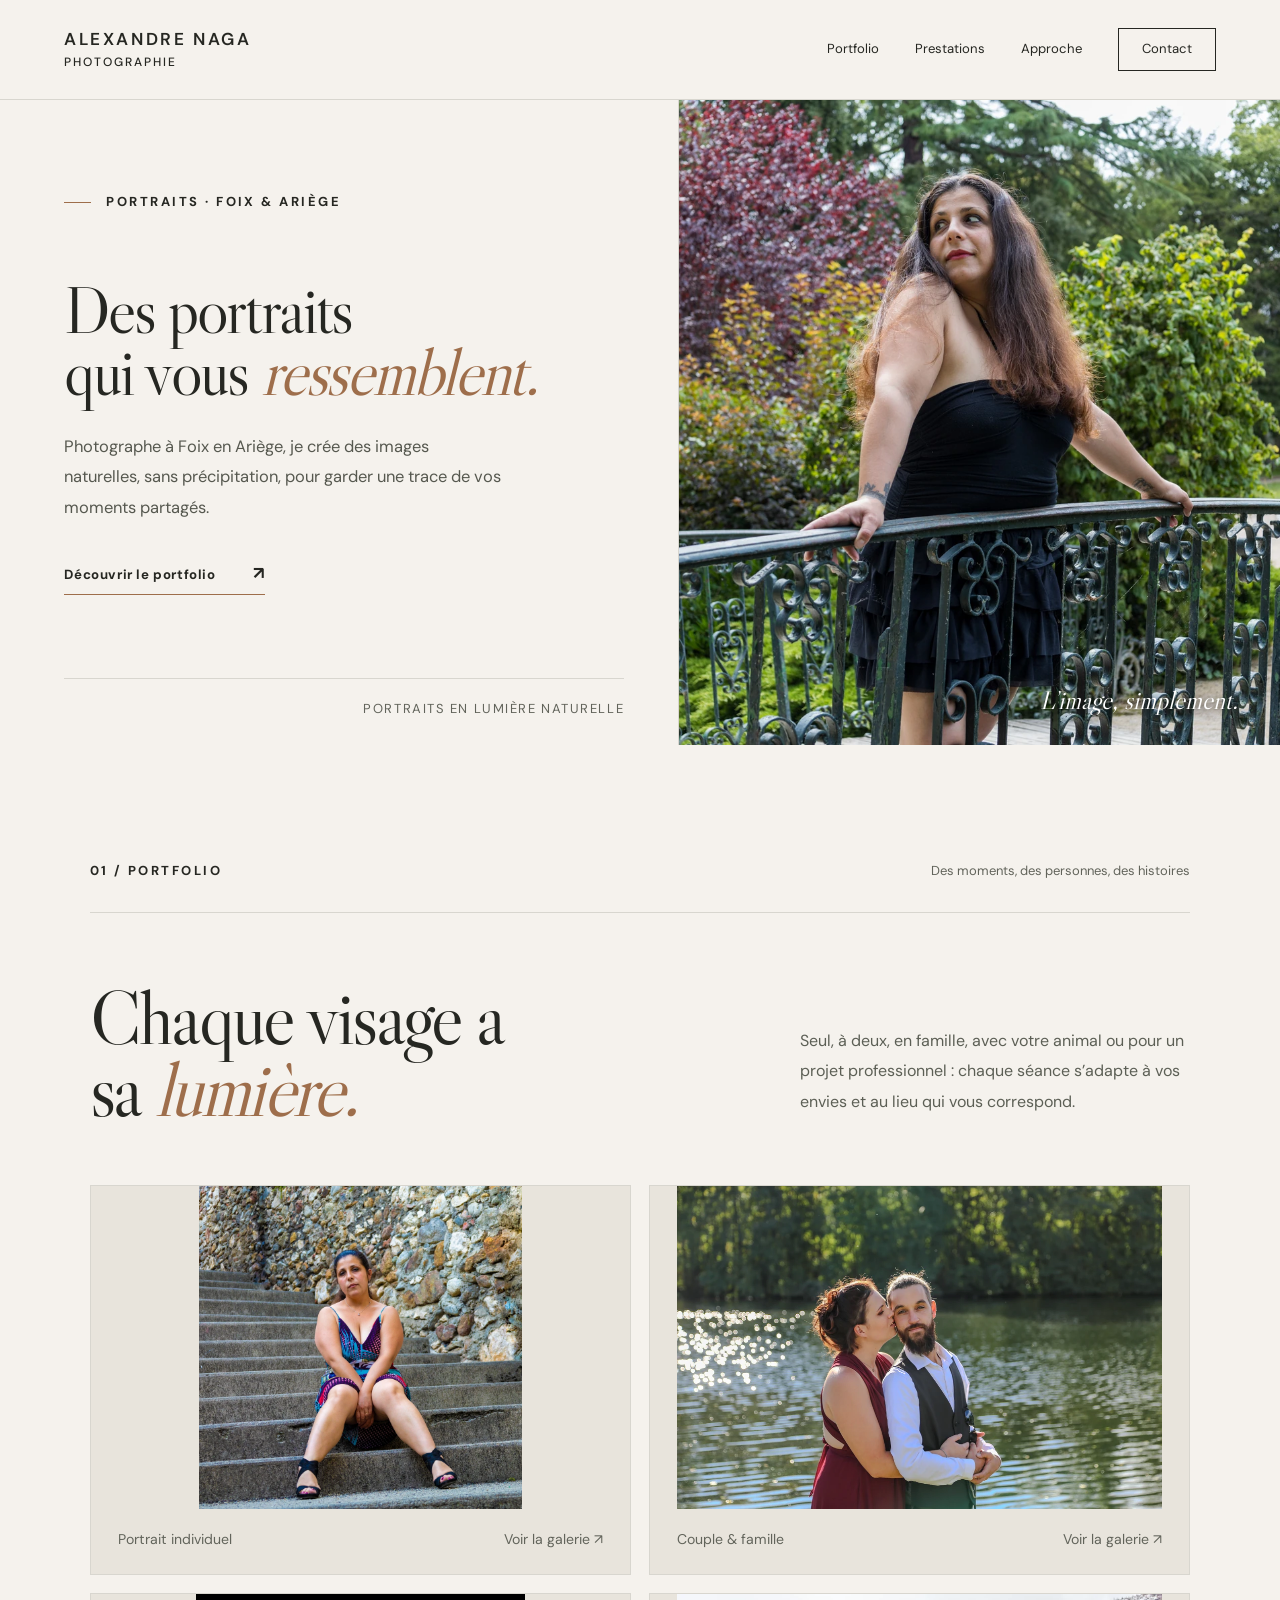
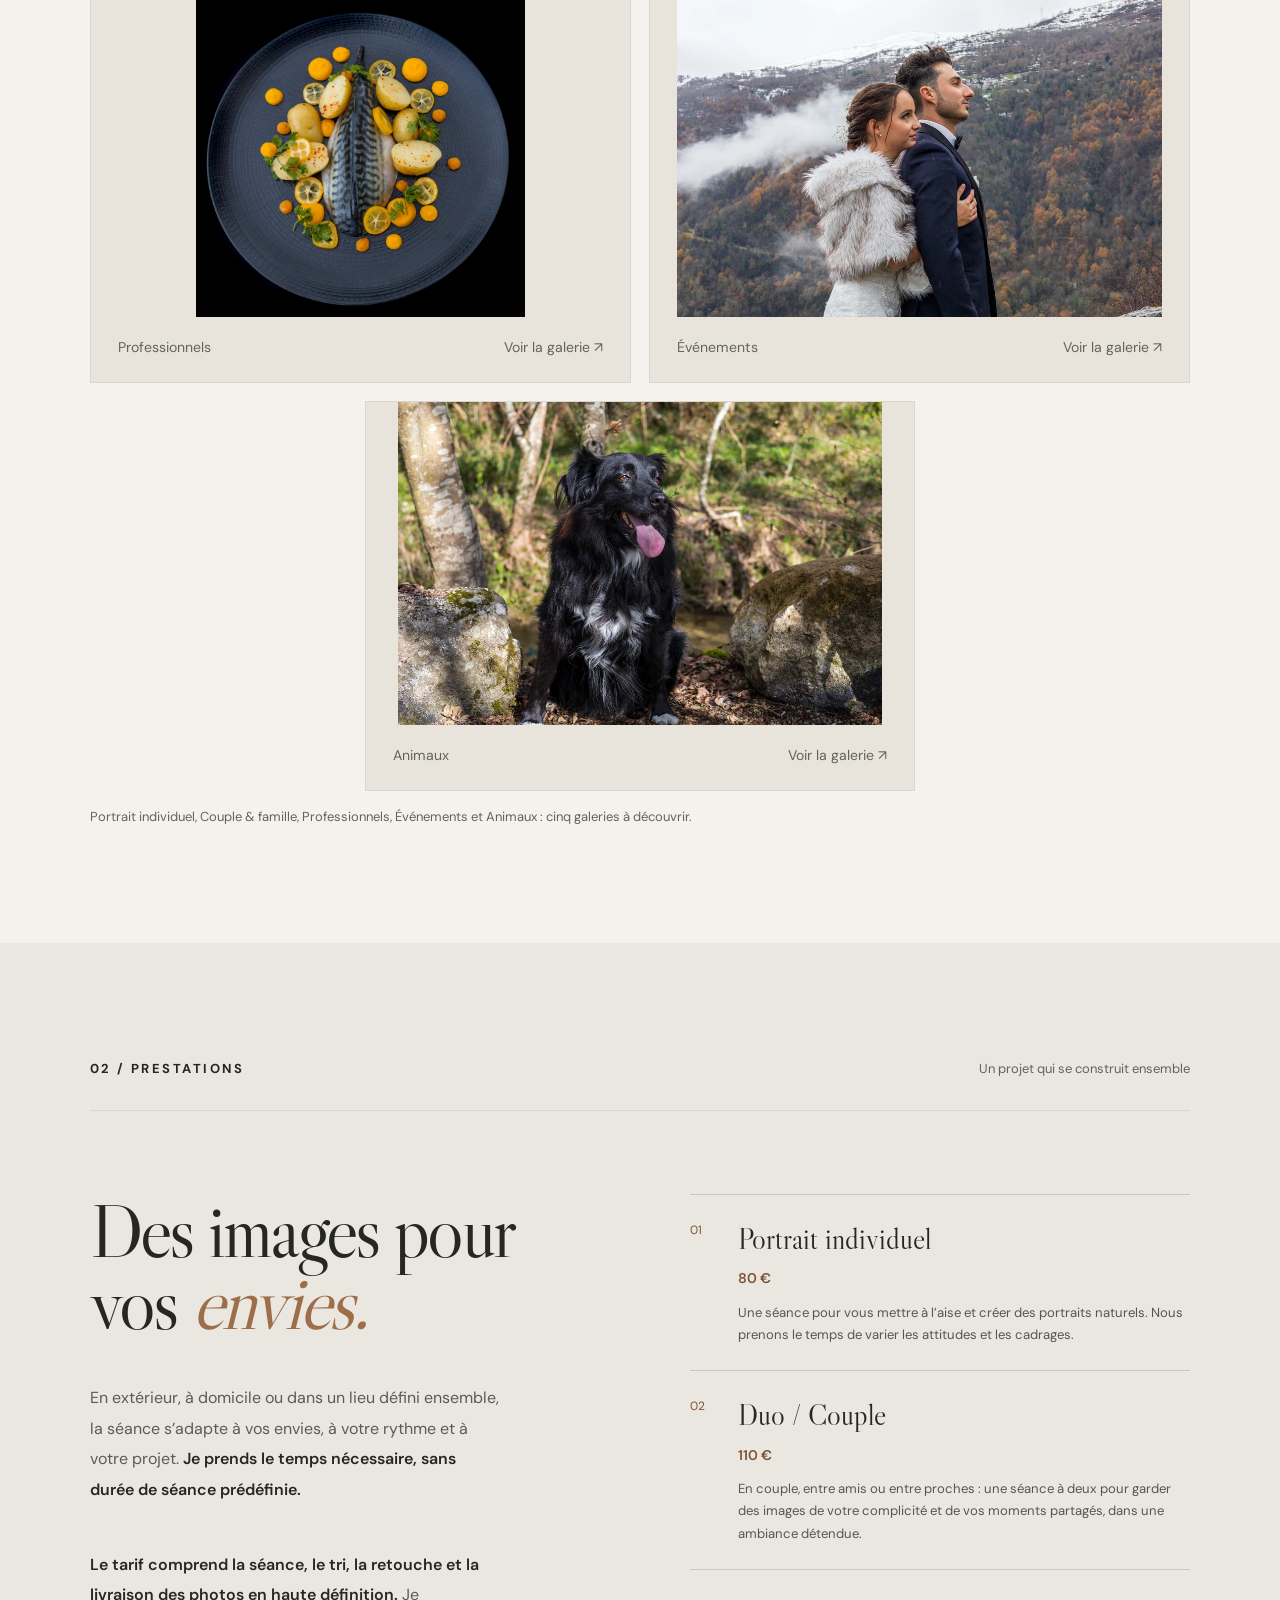
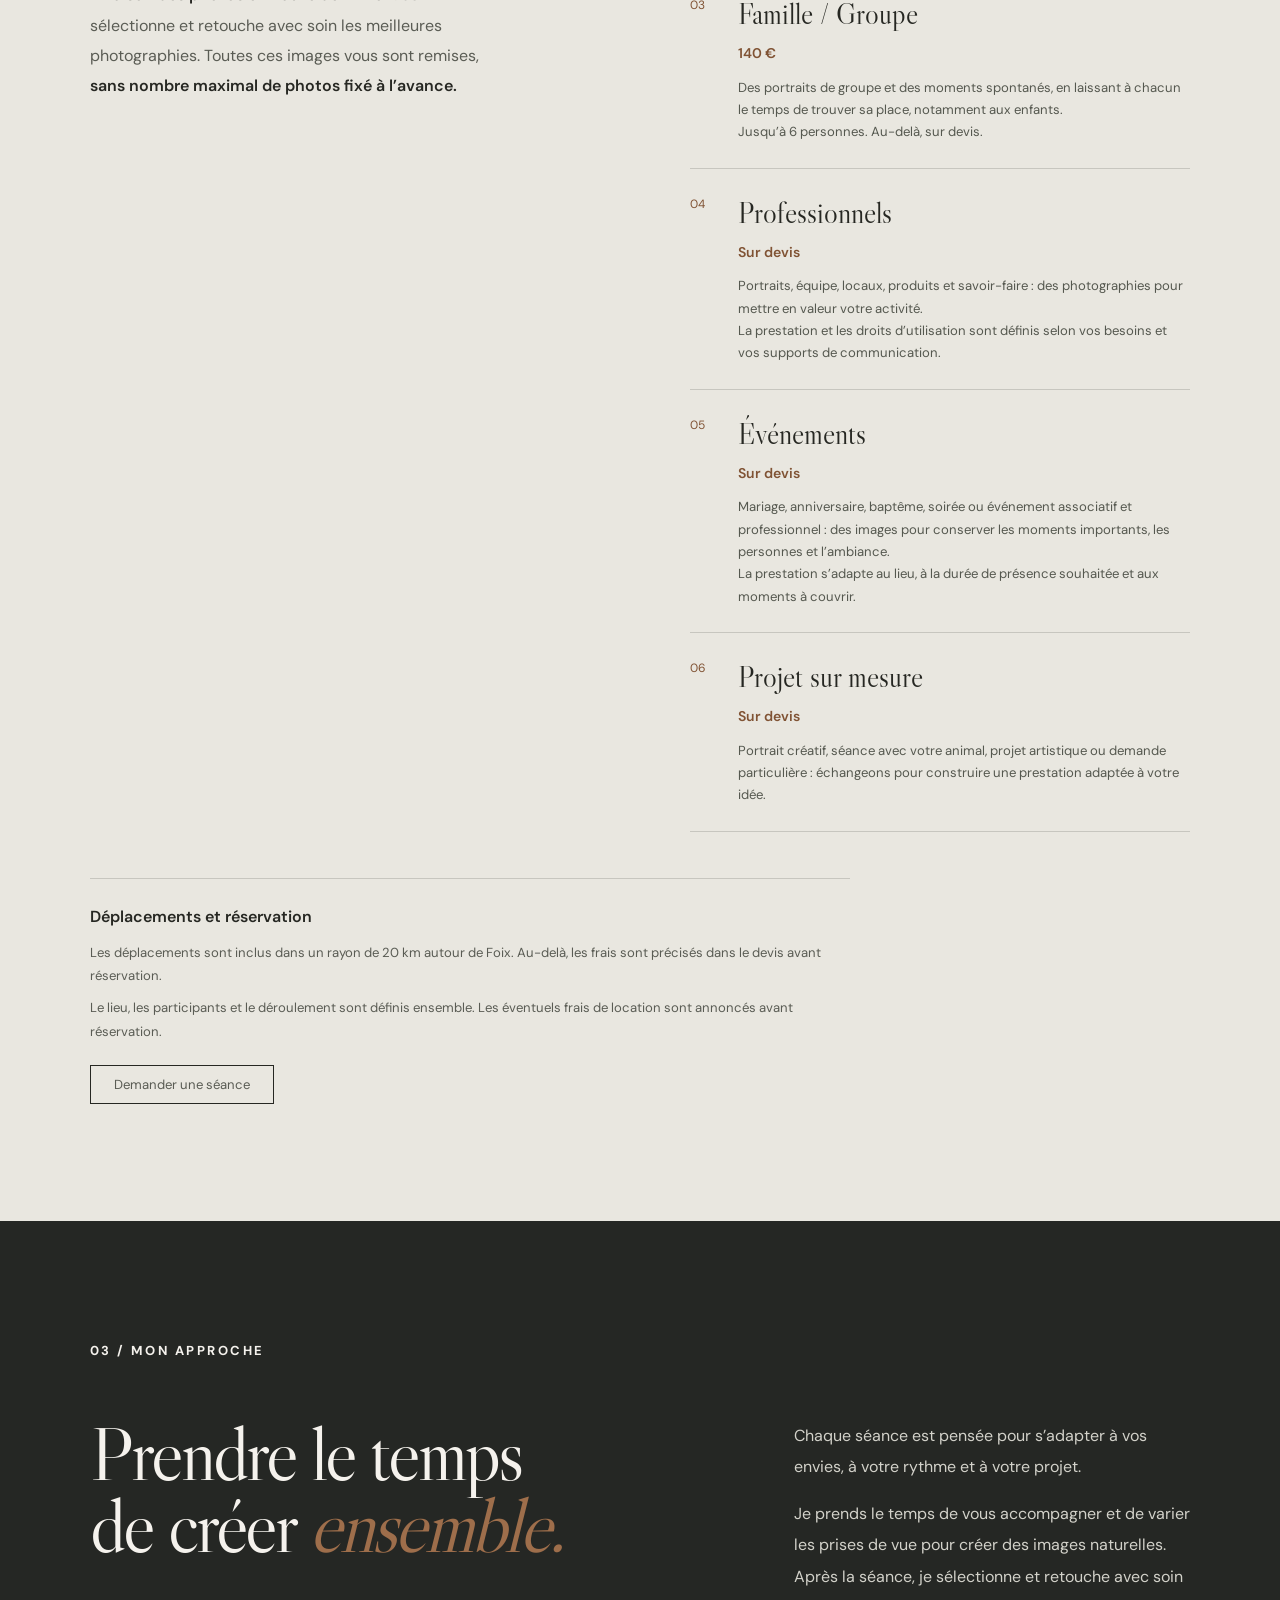
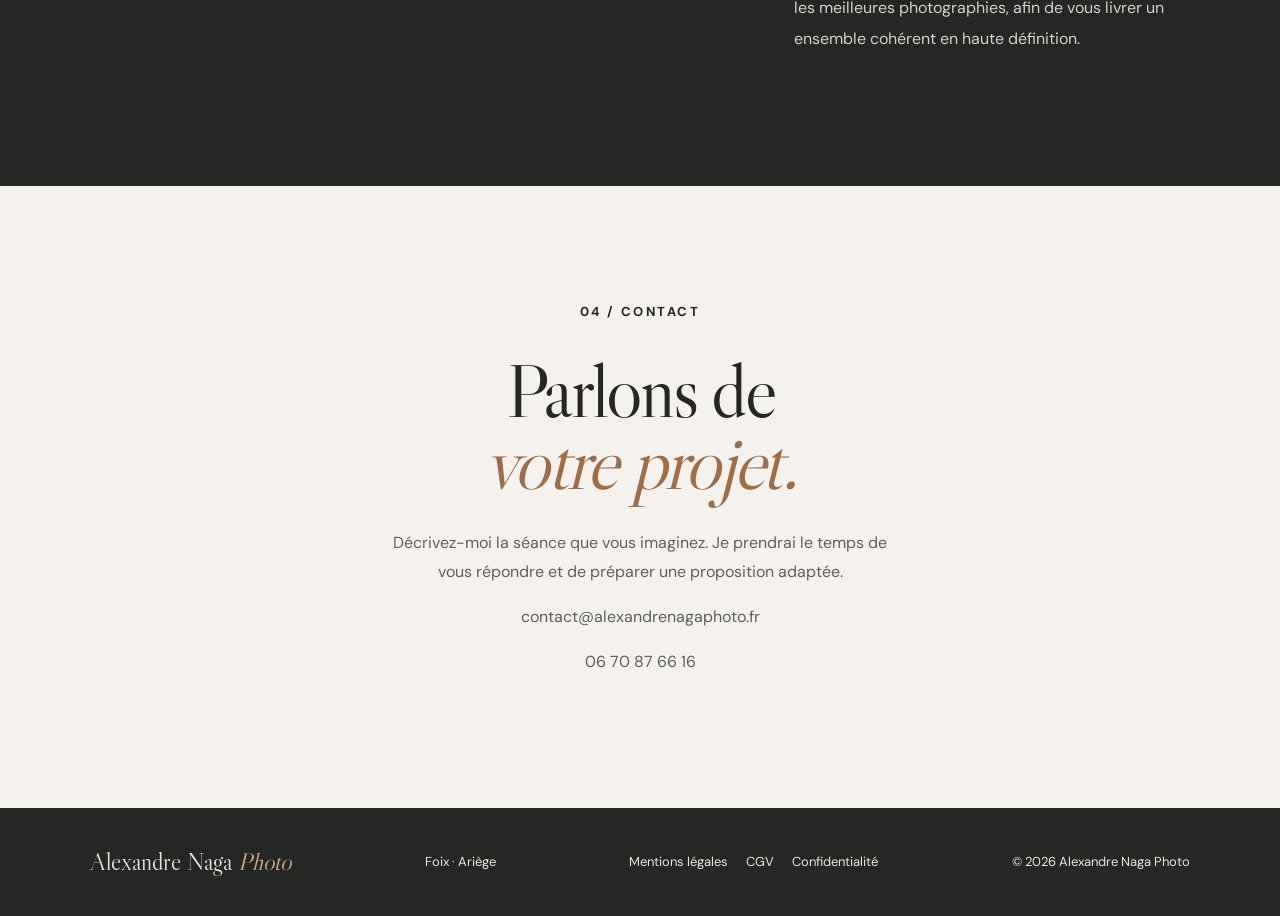
==== commit 7f881b53: "Clarifier ce que comprennent les tarifs" ====
--- a/index.html
+++ b/index.html
@@ -236,11 +236,11 @@
           </h2>
 
           <p>
-            En extérieur, à domicile ou dans un lieu défini ensemble, nous préparons une séance adaptée à vos envies, à votre rythme et à votre projet.
+            En extérieur, à domicile ou dans un lieu défini ensemble, la séance s’adapte à vos envies, à votre rythme et à votre projet. <strong>Je prends le temps nécessaire, sans durée de séance prédéfinie.</strong>
           </p>
 
           <p>
-            Après la prise de vue, je sélectionne et retouche avec soin les meilleures photographies pour vous livrer un ensemble cohérent en haute définition. Ces images sont incluses dans la prestation, sans nombre prédéfini.
+            <strong>Le tarif comprend la séance, le tri, la retouche et la livraison des photos en haute définition.</strong> Je sélectionne et retouche avec soin les meilleures photographies. Toutes ces images vous sont remises, <strong>sans nombre maximal de photos fixé à l’avance.</strong>
           </p>
 
         </div>
@@ -412,4 +412,4 @@
   
 
 </body>
-</html>+</html>
--- a/styles.css
+++ b/styles.css
@@ -58,6 +58,7 @@
 .services{background:#e9e7e0}
 .services-grid{display:grid;grid-template-columns:1fr 1fr;gap:9%;padding-top:83px}
 .services-heading p{max-width:410px;line-height:1.9;color:#5a5c54;margin-top:45px}
+.services-heading strong{font-weight:600;color:var(--ink)}
 .service-list>div{position:relative;padding:22px 0 24px 48px;border-top:1px solid #c7c6bf}
 .service-list>div:last-child{border-bottom:1px solid #c7c6bf}
 .service-list span{position:absolute;left:0;top:26px;color:var(--rust);font-size:.75rem}
